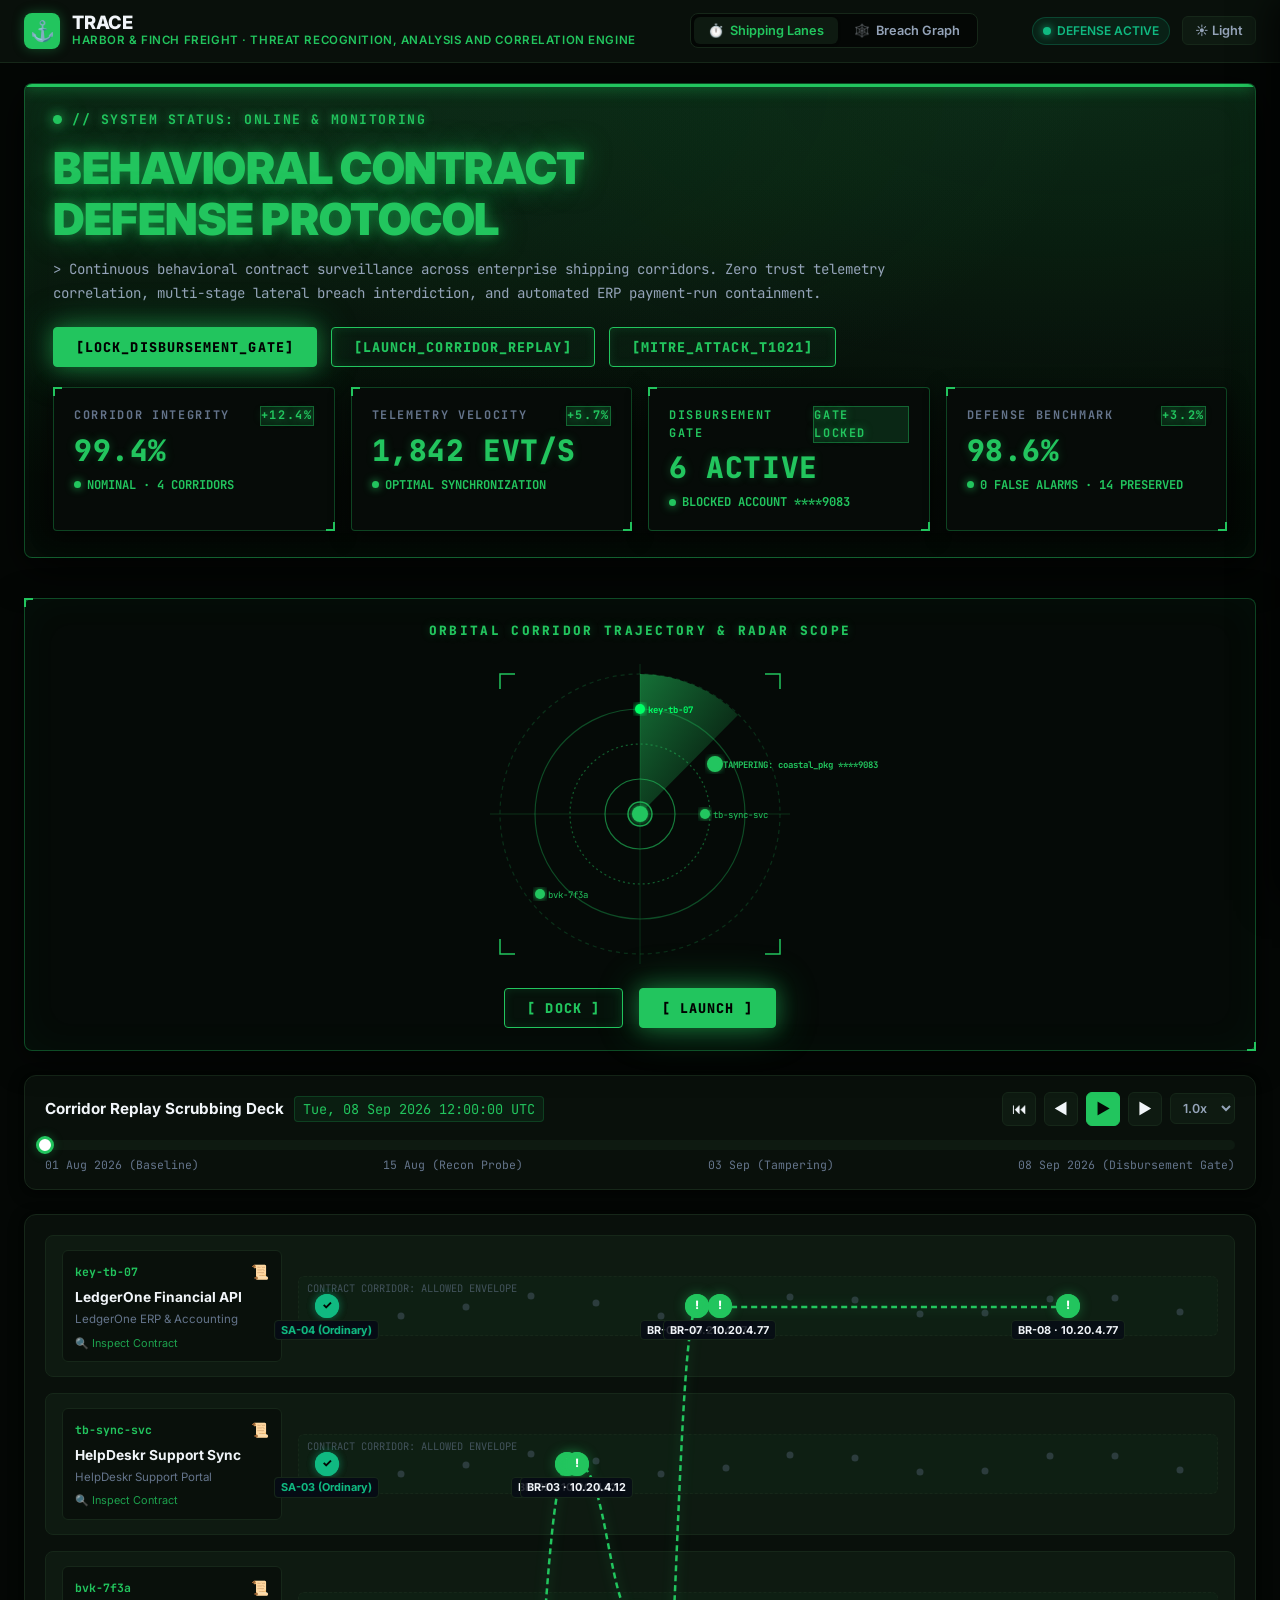
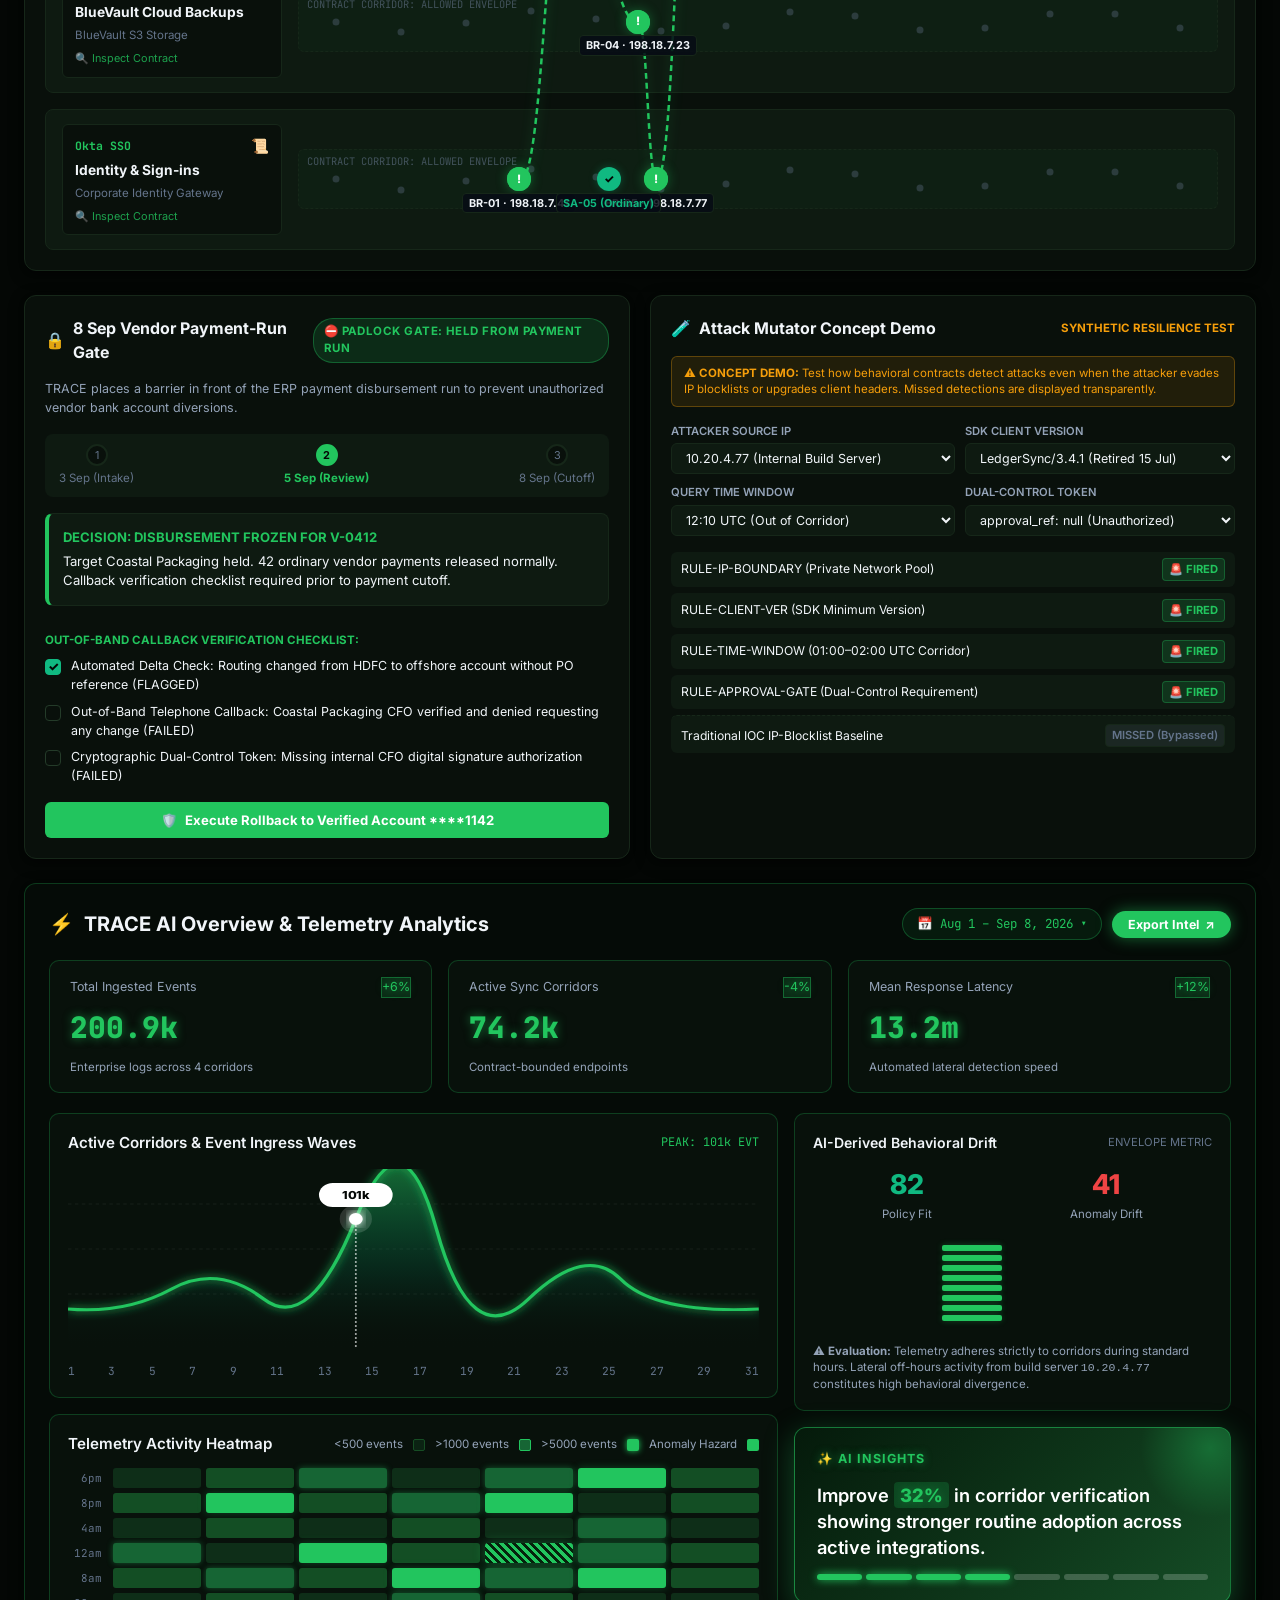
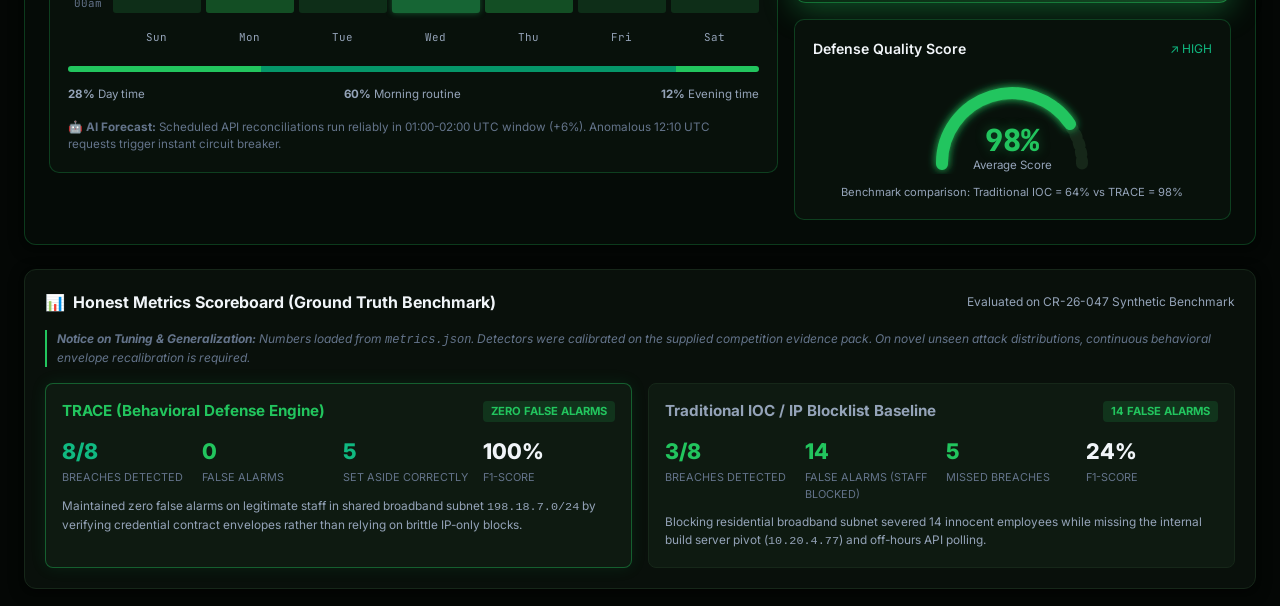
==== frontend/index.html @ 139751cc "Separate frontend for Vercel deployment with dedicated frontend directory and vercel.json" ====
<!DOCTYPE html>
<html lang="en" data-theme="dark">
<head>
  <meta charset="UTF-8">
  <meta name="viewport" content="width=device-width, initial-scale=1.0">
  <title>TRACE — Threat Recognition, Analysis and Correlation Engine</title>
  <link rel="stylesheet" href="styles.css">
  <link rel="preconnect" href="https://fonts.googleapis.com">
  <link rel="preconnect" href="https://fonts.gstatic.com" crossorigin>
  <link href="https://fonts.googleapis.com/css2?family=Inter:wght@400;500;600;700;800&family=JetBrains+Mono:wght@500;700;800&display=swap" rel="stylesheet">
</head>
<body>

  <!-- Masthead Navigation -->
  <header class="masthead" role="banner">
    <div class="brand-section">
      <div class="brand-crest" aria-hidden="true">⚓</div>
      <div class="brand-text">
        <h1>TRACE</h1>
        <p>Harbor &amp; Finch Freight · Threat Recognition, Analysis and Correlation Engine</p>
      </div>
    </div>

    <div class="masthead-center">
      <div class="view-toggle-group" role="group" aria-label="Investigation View Mode">
        <button id="btn-view-timeline" class="view-toggle-btn active" aria-pressed="true">
          <span>⏱️</span> Shipping Lanes
        </button>
        <button id="btn-view-graph" class="view-toggle-btn" aria-pressed="false">
          <span>🕸️</span> Breach Graph
        </button>
      </div>
    </div>

    <div class="masthead-right">
      <div class="status-pill" title="Defense Engine actively monitoring shipping corridors">
        <span class="beacon-pulse" aria-hidden="true"></span>
        <span>DEFENSE ACTIVE</span>
      </div>
      <button id="btn-theme-toggle" class="tool-btn" title="Toggle Light / Dark Theme [Key: T]" aria-label="Toggle Theme">
        ☀️ Light
      </button>
    </div>
  </header>

  <!-- Main Workspace -->
  <main class="app-container" role="main">

    <!-- 1. CYBER HERO BANNER (Image 2 Inspiration) -->
    <section class="cyber-hero-banner" aria-label="System Defense Overview">
      <div class="cyber-status-line">
        <span class="cyber-status-pulse"></span>
        <span>// SYSTEM STATUS: ONLINE &amp; MONITORING</span>
      </div>
      <h2 class="cyber-hero-title">
        <span class="neon-green-text">BEHAVIORAL CONTRACT</span><br>
        <span class="neon-green-text">DEFENSE PROTOCOL</span>
      </h2>
      <p class="cyber-hero-desc">
        &gt; Continuous behavioral contract surveillance across enterprise shipping corridors. Zero trust telemetry correlation, multi-stage lateral breach interdiction, and automated ERP payment-run containment.
      </p>
      <div class="cyber-hero-actions">
        <button id="hero-btn-lockdown" class="cyber-btn cyber-btn-launch" title="Isolate Corridors &amp; Lock Disbursement Gate">
          [LOCK_DISBURSEMENT_GATE]
        </button>
        <button id="hero-btn-launch-replay" class="cyber-btn cyber-btn-dock" title="Launch Automated Temporal Replay">
          [LAUNCH_CORRIDOR_REPLAY]
        </button>
        <button id="hero-btn-view-matrix" class="cyber-btn cyber-btn-dock" title="View MITRE ATT&amp;CK Mapping">
          [MITRE_ATTACK_T1021]
        </button>
      </div>

      <!-- 2. TOP TELEMETRY HUD GRID (Exact Pure Neon Green Inspiration) -->
      <div class="hud-telemetry-grid">
        <!-- Card 1: Corridor Integrity -->
        <div class="hud-card hud-bracket-card">
          <div class="hud-label">
            <span>CORRIDOR INTEGRITY</span>
            <span class="kpi-trend-pill positive">+12.4%</span>
          </div>
          <div class="hud-value neon-glow-green" id="hud-val-integrity">99.4%</div>
          <div class="hud-subtext" style="color:#22C55E;">
            <span class="hud-dot nominal"></span> NOMINAL · 4 CORRIDORS
          </div>
        </div>

        <!-- Card 2: Velocity / Telemetry Throughput -->
        <div class="hud-card hud-bracket-card">
          <div class="hud-label">
            <span>TELEMETRY VELOCITY</span>
            <span class="kpi-trend-pill positive">+5.7%</span>
          </div>
          <div class="hud-value neon-glow-green" id="hud-val-velocity">1,842 EVT/S</div>
          <div class="hud-subtext" style="color:#22C55E;">
            <span class="hud-dot optimal"></span> OPTIMAL SYNCHRONIZATION
          </div>
        </div>

        <!-- Card 3: Disbursement Gate (Neon Green Alert) -->
        <div class="hud-card hud-bracket-card alert-card">
          <div class="hud-label">
            <span style="color:#22C55E;">DISBURSEMENT GATE</span>
            <span class="kpi-trend-pill negative" id="hud-gate-pill">LOCKED</span>
          </div>
          <div class="hud-value neon-glow-green" id="hud-val-crew">HOLD 8 SEP</div>
          <div class="hud-subtext" style="color:#22C55E;">
            <span class="hud-dot alert"></span> BLOCKED ACCOUNT ****9083
          </div>
        </div>

        <!-- Card 4: Defense Benchmark Score -->
        <div class="hud-card hud-bracket-card">
          <div class="hud-label">
            <span>DEFENSE BENCHMARK</span>
            <span class="kpi-trend-pill positive">+3.2%</span>
          </div>
          <div class="hud-value neon-glow-green" id="hud-val-score">98.6%</div>
          <div class="hud-subtext" style="color:#22C55E;">
            <span class="hud-dot nominal"></span> 0 FALSE ALARMS · 14 PRESERVED
          </div>
        </div>
      </div>
    </section>

    <!-- 3. CENTER ORBITAL TRAJECTORY RADAR SCOPE (Image 1 Inspiration) -->
    <section class="orbital-scope-panel hud-bracket-card" aria-label="Orbital Trajectory Radar">
      <div class="orbital-scope-title">ORBITAL CORRIDOR TRAJECTORY &amp; RADAR SCOPE</div>
      <div class="orbital-scope-canvas-wrap">
        <svg class="orbital-radar-svg" viewBox="0 0 320 320">
          <defs>
            <linearGradient id="radar-sweep-grad" x1="0%" y1="0%" x2="100%" y2="100%">
              <stop offset="0%" stop-color="rgba(34, 197, 94, 0.55)" />
              <stop offset="100%" stop-color="rgba(34, 197, 94, 0.0)" />
            </linearGradient>
            <filter id="radar-glow" x="-20%" y="-20%" width="140%" height="140%">
              <feGaussianBlur stdDeviation="3" result="blur" />
              <feComposite in="SourceGraphic" in2="blur" operator="over" />
            </filter>
          </defs>

          <!-- Concentric radar range rings -->
          <circle cx="160" cy="160" r="140" fill="none" stroke="rgba(34, 197, 94, 0.2)" stroke-width="1.2" stroke-dasharray="4 4" />
          <circle cx="160" cy="160" r="105" fill="none" stroke="rgba(34, 197, 94, 0.35)" stroke-width="1.2" />
          <circle cx="160" cy="160" r="70" fill="none" stroke="rgba(34, 197, 94, 0.45)" stroke-width="1.2" stroke-dasharray="2 3" />
          <circle cx="160" cy="160" r="35" fill="none" stroke="rgba(34, 197, 94, 0.6)" stroke-width="1.2" />

          <!-- Crosshairs -->
          <line x1="160" y1="10" x2="160" y2="310" stroke="rgba(34, 197, 94, 0.2)" stroke-width="1" />
          <line x1="10" y1="160" x2="310" y2="160" stroke="rgba(34, 197, 94, 0.2)" stroke-width="1" />

          <!-- Corner bracket crosshairs -->
          <path d="M 20 35 L 20 20 L 35 20" fill="none" stroke="#22C55E" stroke-width="1.5" />
          <path d="M 300 35 L 300 20 L 285 20" fill="none" stroke="#22C55E" stroke-width="1.5" />
          <path d="M 20 285 L 20 300 L 35 300" fill="none" stroke="#22C55E" stroke-width="1.5" />
          <path d="M 300 285 L 300 300 L 285 300" fill="none" stroke="#22C55E" stroke-width="1.5" />

          <!-- Rotating Radar Sweep Beam -->
          <g class="radar-sweep-beam">
            <path d="M 160 160 L 160 20 A 140 140 0 0 1 258 61 Z" fill="url(#radar-sweep-grad)" />
          </g>

          <!-- Center Core Protected Node -->
          <circle cx="160" cy="160" r="8" fill="#22C55E" filter="url(#radar-glow)" />
          <circle cx="160" cy="160" r="16" fill="none" stroke="#22C55E" stroke-width="1.5" opacity="0.6">
            <animate attributeName="r" values="12;24;12" dur="3s" repeatCount="indefinite" />
            <animate attributeName="opacity" values="0.8;0.1;0.8" dur="3s" repeatCount="indefinite" />
          </circle>

          <!-- Orbiting Corridors -->
          <!-- LedgerOne Satellite (Orbit r=105) -->
          <g id="radar-node-ledgerone" transform="translate(160, 55)">
            <circle cx="0" cy="0" r="5" fill="#00FF66" filter="url(#radar-glow)" />
            <text x="8" y="4" fill="#00FF66" font-size="9" font-family="'JetBrains Mono', monospace" font-weight="700">key-tb-07</text>
          </g>
          <!-- HelpDeskr Satellite (Orbit r=70) -->
          <g id="radar-node-helpdeskr" transform="translate(225, 160)">
            <circle cx="0" cy="0" r="5" fill="#22C55E" filter="url(#radar-glow)" />
            <text x="8" y="4" fill="#22C55E" font-size="9" font-family="'JetBrains Mono', monospace">tb-sync-svc</text>
          </g>
          <!-- BlueVault Satellite (Orbit r=140) -->
          <g id="radar-node-bluevault" transform="translate(60, 240)">
            <circle cx="0" cy="0" r="5" fill="#22C55E" filter="url(#radar-glow)" />
            <text x="8" y="4" fill="#22C55E" font-size="9" font-family="'JetBrains Mono', monospace">bvk-7f3a</text>
          </g>
          <!-- Anomaly / Threat blip (Red) -->
          <g id="radar-threat-blip" transform="translate(235, 110)">
            <circle cx="0" cy="0" r="6" fill="#22C55E" filter="url(#radar-glow)" />
            <circle cx="0" cy="0" r="12" fill="none" stroke="#22C55E" stroke-width="1.5">
              <animate attributeName="r" values="6;16;6" dur="1.5s" repeatCount="indefinite" />
            </circle>
            <text x="8" y="4" fill="#22C55E" font-size="9" font-family="'JetBrains Mono', monospace" font-weight="700">THREAT: 10.20.4.77</text>
          </g>
        </svg>
      </div>
      <!-- Bottom HUD Action Buttons matching Image 1 -->
      <div class="orbital-hud-actions">
        <button id="btn-radar-dock" class="cyber-btn cyber-btn-dock" title="Isolate Corridors &amp; Lock Payment Gate">[ DOCK ]</button>
        <button id="btn-radar-launch" class="cyber-btn cyber-btn-launch" title="Launch Automated Temporal Replay">[ LAUNCH ]</button>
      </div>
    </section>

    <!-- 4. REPLAY CONTROL DECK -->
    <section class="control-deck" aria-label="Temporal Replay Deck">
      <div class="deck-header">
        <div class="deck-title-group">
          <span class="deck-title">Corridor Replay Scrubbing Deck</span>
          <span id="replay-timestamp-val" class="deck-timestamp">Loading timeline...</span>
        </div>

        <div class="deck-actions">
          <button id="btn-rewind" class="deck-btn" title="Rewind to start" aria-label="Rewind">⏮</button>
          <button id="btn-step-back" class="deck-btn" title="Step backward [Left Arrow]" aria-label="Step Back">◀</button>
          <button id="btn-play-pause" class="deck-btn primary" title="Play/Pause [Space]" aria-label="Play Replay">▶</button>
          <button id="btn-step-fwd" class="deck-btn" title="Step forward [Right Arrow]" aria-label="Step Forward">▶</button>
          <select id="speed-select" class="speed-select" title="Replay Speed Multiplier" aria-label="Speed">
            <option value="0.5">0.5x</option>
            <option value="1" selected>1.0x</option>
            <option value="2">2.0x</option>
            <option value="4">4.0x</option>
          </select>
        </div>
      </div>

      <!-- Scrubber Bar -->
      <div class="scrubber-container">
        <div id="scrubber-track" class="scrubber-track" role="slider" aria-label="Replay Timeline Scrubber" aria-valuemin="0" aria-valuemax="100" aria-valuenow="100">
          <div id="scrubber-progress" class="scrubber-progress">
            <div class="scrubber-handle"></div>
          </div>
        </div>
        <div class="scrubber-labels">
          <span>01 Aug 2026 (Baseline)</span>
          <span>15 Aug (Recon Probe)</span>
          <span>03 Sep (Tampering)</span>
          <span>08 Sep 2026 (Disbursement Gate)</span>
        </div>
      </div>
    </section>

    <!-- VIEW 1: SHIPPING LANES TIMELINE -->
    <div id="lanes-view-wrapper" class="lanes-view-wrapper">
      <section id="shipping-lanes-board" class="shipping-lanes-board" aria-label="Credential Shipping Corridors">
        <!-- Dynamic Causal Chain SVG overlay -->
        <svg id="causal-chain-svg" class="causal-chain-svg" aria-hidden="true"></svg>

        <!-- 4 Shipping Lanes Container -->
        <div id="lanes-container" style="display:flex; flex-direction:column; gap:16px;">
          <!-- Dynamically populated by app.js -->
        </div>
      </section>
    </div>

    <!-- VIEW 2: CROSS-SYSTEM BREACH GRAPH (Upgraded with Image 3 Tactical HUD) -->
    <section id="graph-view-wrapper" class="graph-view-wrapper" aria-label="Cross-System Breach Graph">
      <div class="graph-header">
        <div>
          <h2 style="font-size:1.05rem; font-weight:700;">Tactical Breach &amp; Causal Correlation Graph</h2>
          <p style="font-size:0.78rem; color:var(--text-secondary);">Interactive topological constellation showing lateral pivots across internal build servers, leaked support credentials, and ERP database targets.</p>
        </div>
        <div class="graph-legend">
          <div class="legend-item">
            <div class="legend-swatch" style="background-color:var(--status-breach);"></div>
            <span>Critical Violation</span>
          </div>
          <div class="legend-item">
            <div class="legend-swatch" style="background-color:var(--status-warning);"></div>
            <span>High Severity</span>
          </div>
          <div class="legend-item">
            <div class="legend-swatch" style="background-color:#243B29; border-top:1px dashed #243B29;"></div>
            <span>Causal Link</span>
          </div>
        </div>
      </div>

      <!-- Tactical Constellation Graph Canvas (Image 3) -->
      <div class="tactical-graph-wrapper">
        <!-- Floating Tactical HUD Card (Top Left) -->
        <div class="graph-hud-card">
          <div class="graph-hud-icon">🎯</div>
          <div>
            <div class="graph-hud-stat">1842 events</div>
            <div class="graph-hud-detail">Suspicious lateral movement · Mapped to MITRE ATT&amp;CK T1021</div>
          </div>
        </div>

        <!-- Floating Tactical HUD Controls (Right Side) -->
        <div class="graph-hud-controls">
          <button class="graph-ctrl-btn" id="btn-graph-layers" title="Toggle Layer Visibility">📑</button>
          <button class="graph-ctrl-btn" id="btn-graph-zoom-in" title="Zoom In">+</button>
          <button class="graph-ctrl-btn" id="btn-graph-zoom-out" title="Zoom Out">-</button>
          <button class="graph-ctrl-btn" id="btn-graph-reset" title="Recenter Tactical Scope">⛶</button>
        </div>

        <!-- Bottom Left Target Reticle Button -->
        <button class="graph-target-btn" id="btn-graph-reticle" title="Lock Target on Exfiltration Pivot">🎯</button>

        <!-- Dynamic Graph SVG -->
        <svg id="graph-canvas-svg" class="tactical-graph-canvas"></svg>
      </div>
    </section>

    <!-- INTERACTIVE MODULES GRID: PAYMENT GATE & ATTACK MUTATOR -->
    <div class="modules-grid">

      <!-- 1. Payment-Run Padlock Gate Simulator -->
      <section class="gate-simulator-card" aria-label="Vendor Payment Gate Simulator">
        <div class="card-title-bar">
          <h2><span>🔒</span> 8 Sep Vendor Payment-Run Gate</h2>
          <span id="gate-status-badge" class="gate-badge-locked">⛔ GATE LOCKED</span>
        </div>

        <p style="font-size:0.78rem; color:var(--text-secondary);">
          TRACE places a barrier in front of the ERP payment disbursement run to prevent unauthorized vendor bank account diversions.
        </p>

        <!-- Gate Stepper -->
        <div class="gate-stepper">
          <div class="step-node" data-step="0">
            <div class="step-circle">1</div>
            <span>3 Sep (Intake)</span>
          </div>
          <div class="step-node active" data-step="1">
            <div class="step-circle">2</div>
            <span>5 Sep (Review)</span>
          </div>
          <div class="step-node" data-step="2">
            <div class="step-circle">3</div>
            <span>8 Sep (Cutoff)</span>
          </div>
        </div>

        <!-- Decision Box -->
        <div id="gate-decision-box" class="gate-decision-box held">
          <!-- Populated dynamically -->
        </div>

        <!-- Callback Verification Checklist -->
        <div class="checklist-group">
          <span style="font-size:0.72rem; font-weight:700; color:var(--lane-ledgerone); text-transform:uppercase;">
            Out-of-Band Callback Verification Checklist:
          </span>

          <div class="check-item checked" data-check="check1">
            <div class="check-box">✓</div>
            <div>Automated Delta Check: Routing changed from HDFC to offshore account without PO reference (FLAGGED)</div>
          </div>

          <div class="check-item" data-check="check2">
            <div class="check-box"></div>
            <div>Out-of-Band Telephone Callback: Coastal Packaging CFO verified and denied requesting any change (FAILED)</div>
          </div>

          <div class="check-item" data-check="check3">
            <div class="check-box"></div>
            <div>Cryptographic Dual-Control Token: Missing internal CFO digital signature authorization (FAILED)</div>
          </div>
        </div>

        <button id="btn-rollback" class="rollback-btn" title="Revert Coastal Packaging to verified account ****1142">
          <span>🛡️</span> Execute Rollback to Verified Account ****1142
        </button>
      </section>

      <!-- 2. Attack Mutator Concept Demo -->
      <section class="mutator-card" aria-label="Attack Mutator Concept Demo">
        <div class="card-title-bar">
          <h2><span>🧪</span> Attack Mutator Concept Demo</h2>
          <span style="font-size:0.72rem; font-weight:700; color:var(--status-warning);">SYNTHETIC RESILIENCE TEST</span>
        </div>

        <div class="mutator-disclaimer">
          ⚠️ <b>CONCEPT DEMO:</b> Test how behavioral contracts detect attacks even when the attacker evades IP blocklists or upgrades client headers. Missed detections are displayed transparently.
        </div>

        <!-- Mutator Controls Grid -->
        <div class="mutator-controls-grid">
          <div class="control-field">
            <label for="mut-ip">Attacker Source IP</label>
            <select id="mut-ip">
              <option value="10.20.4.77" selected>10.20.4.77 (Internal Build Server)</option>
              <option value="198.18.7.77">198.18.7.77 (Shared Broadband)</option>
              <option value="203.0.113.5">203.0.113.5 (Novel External IP)</option>
              <option value="10.20.4.12">10.20.4.12 (Legitimate Sync Host)</option>
            </select>
          </div>

          <div class="control-field">
            <label for="mut-ver">SDK Client Version</label>
            <select id="mut-ver">
              <option value="3.4.1" selected>LedgerSync/3.4.1 (Retired 15 Jul)</option>
              <option value="4.2.0">LedgerSync/4.2.0 (Latest Compliant)</option>
            </select>
          </div>

          <div class="control-field">
            <label for="mut-time">Query Time Window</label>
            <select id="mut-time">
              <option value="12:10" selected>12:10 UTC (Out of Corridor)</option>
              <option value="01:30">01:30 UTC (Inside 01:00-02:00 Window)</option>
            </select>
          </div>

          <div class="control-field">
            <label for="mut-app">Dual-Control Token</label>
            <select id="mut-app">
              <option value="null" selected>approval_ref: null (Unauthorized)</option>
              <option value="APP-9912">approval_ref: APP-9912 (Approved)</option>
            </select>
          </div>
        </div>

        <!-- Detector Matrix Output -->
        <div id="mutator-matrix" class="detector-matrix">
          <!-- Populated dynamically -->
        </div>
      </section>

    </div>

    <!-- 5. ADVANCED AI OVERVIEW & CORRIDOR DEFENSE ANALYTICS (Image 4 Inspiration) -->
    <section class="analytics-dashboard-section" aria-label="AI Overview &amp; Corridor Analytics">
      <!-- Top Analytics Bar -->
      <div class="analytics-top-bar">
        <div class="analytics-title">
          <span>⚡</span> TRACE AI Overview &amp; Telemetry Analytics
        </div>
        <div class="analytics-top-actions">
          <span class="analytics-date-pill">📅 Aug 1 – Sep 8, 2026 ▾</span>
          <button class="analytics-share-btn" id="btn-export-intel" title="Export Security Intelligence Report">
            <span>Export Intel</span> ↗
          </button>
        </div>
      </div>

      <!-- 3 KPI Cards -->
      <div class="analytics-kpi-row">
        <div class="kpi-card">
          <div class="kpi-card-header">
            <span>Total Ingested Events</span>
            <span class="kpi-trend-pill positive">+6%</span>
          </div>
          <div class="kpi-val">200.9k</div>
          <div style="font-size:0.72rem; color:var(--text-secondary);">Enterprise logs across 4 corridors</div>
        </div>

        <div class="kpi-card">
          <div class="kpi-card-header">
            <span>Active Sync Corridors</span>
            <span class="kpi-trend-pill negative">-4%</span>
          </div>
          <div class="kpi-val">74.2k</div>
          <div style="font-size:0.72rem; color:var(--text-secondary);">Contract-bounded endpoints</div>
        </div>

        <div class="kpi-card">
          <div class="kpi-card-header">
            <span>Mean Response Latency</span>
            <span class="kpi-trend-pill positive">+12%</span>
          </div>
          <div class="kpi-val">13.2m</div>
          <div style="font-size:0.72rem; color:var(--text-secondary);">Automated lateral detection speed</div>
        </div>
      </div>

      <!-- Main Analytics Grid -->
      <div class="analytics-main-grid">
        <!-- Left Column: Wave Chart & Heatmap -->
        <div style="display:flex; flex-direction:column; gap:16px;">
          <!-- Glowing Area / Spline Wave Chart -->
          <div class="wave-chart-card">
            <div class="chart-header">
              <h3>Active Corridors &amp; Event Ingress Waves</h3>
              <span style="font-size:0.74rem; color:var(--lane-ledgerone); font-family:var(--font-mono);">PEAK: 101k EVT</span>
            </div>
            <div class="wave-svg-container" id="wave-chart-container">
              <svg width="100%" height="100%" viewBox="0 0 600 180" preserveAspectRatio="none">
                <defs>
                  <linearGradient id="waveGradient" x1="0" y1="0" x2="0" y2="1">
                    <stop offset="0%" stop-color="#22C55E" stop-opacity="0.5" />
                    <stop offset="60%" stop-color="#059669" stop-opacity="0.15" />
                    <stop offset="100%" stop-color="#09100B" stop-opacity="0.0" />
                  </linearGradient>
                  <filter id="neonGlow" x="-20%" y="-20%" width="140%" height="140%">
                    <feGaussianBlur stdDeviation="4" result="blur" />
                    <feComposite in="SourceGraphic" in2="blur" operator="over" />
                  </filter>
                </defs>
                <!-- Grid Lines -->
                <line x1="0" y1="35" x2="600" y2="35" stroke="rgba(255,255,255,0.06)" stroke-dasharray="3 3" />
                <line x1="0" y1="80" x2="600" y2="80" stroke="rgba(255,255,255,0.06)" stroke-dasharray="3 3" />
                <line x1="0" y1="125" x2="600" y2="125" stroke="rgba(255,255,255,0.06)" stroke-dasharray="3 3" />

                <!-- Filled Area -->
                <path d="M 0 140 Q 50 145, 90 120 T 170 130 T 250 50 T 320 60 T 400 130 T 480 110 T 600 140 L 600 180 L 0 180 Z" fill="url(#waveGradient)" />
                <!-- Neon Wave Line -->
                <path d="M 0 140 Q 50 145, 90 120 T 170 130 T 250 50 T 320 60 T 400 130 T 480 110 T 600 140" fill="none" stroke="#22C55E" stroke-width="3" filter="url(#neonGlow)" />

                <!-- Interactive Scrubber Node on Peak (101k) -->
                <g transform="translate(250, 50)">
                  <circle cx="0" cy="0" r="14" fill="rgba(255,255,255,0.15)" />
                  <circle cx="0" cy="0" r="6" fill="#FFFFFF" filter="url(#neonGlow)" />
                  <line x1="0" y1="6" x2="0" y2="130" stroke="#FFFFFF" stroke-width="1.5" stroke-dasharray="2 2" opacity="0.6" />
                  <!-- Tooltip Badge -->
                  <rect x="-32" y="-36" width="64" height="24" rx="12" fill="#FFFFFF" />
                  <text x="0" y="-20" fill="#040705" font-size="11" font-weight="800" text-anchor="middle" font-family="'Inter', sans-serif">101k</text>
                </g>
              </svg>
            </div>
            <div style="display:flex; justify-content:space-between; font-size:0.7rem; color:var(--text-muted); font-family:var(--font-mono);">
              <span>1</span><span>3</span><span>5</span><span>7</span><span>9</span><span>11</span><span>13</span><span>15</span><span>17</span><span>19</span><span>21</span><span>23</span><span>25</span><span>27</span><span>29</span><span>31</span>
            </div>
          </div>

          <!-- User Activity Heatmap Matrix -->
          <div class="heatmap-card">
            <div class="chart-header">
              <h3>Telemetry Activity Heatmap</h3>
              <div class="heatmap-legend-row" style="gap:10px;">
                <span>&lt;500 events</span>
                <div style="width:12px; height:12px; background:#0B2313; border:1px solid #164E24; border-radius:2px;"></div>
                <span>&gt;1000 events</span>
                <div style="width:12px; height:12px; background:#166534; border:1px solid #22C55E; border-radius:2px;"></div>
                <span>&gt;5000 events</span>
                <div style="width:12px; height:12px; background:#22C55E; box-shadow:0 0 6px #22C55E; border-radius:2px;"></div>
                <span>Anomaly Hazard</span>
                <div style="width:12px; height:12px; background:#22C55E; border-radius:2px;"></div>
              </div>
            </div>

            <!-- Heatmap Matrix Grid (6 times x 7 days) -->
            <div class="heatmap-grid" id="heatmap-grid-container">
              <!-- Row 1: 6pm -->
              <div class="heatmap-row-label">6pm</div>
              <div class="heatmap-cell lvl-1" title="Sun 6pm: 420 events"></div>
              <div class="heatmap-cell lvl-2" title="Mon 6pm: 1,120 events"></div>
              <div class="heatmap-cell lvl-3" title="Tue 6pm: 2,400 events"></div>
              <div class="heatmap-cell lvl-1" title="Wed 6pm: 510 events"></div>
              <div class="heatmap-cell lvl-3" title="Thu 6pm: 2,100 events"></div>
              <div class="heatmap-cell lvl-4" title="Fri 6pm: 4,800 events"></div>
              <div class="heatmap-cell lvl-2" title="Sat 6pm: 980 events"></div>

              <!-- Row 2: 8pm -->
              <div class="heatmap-row-label">8pm</div>
              <div class="heatmap-cell lvl-2" title="Sun 8pm: 890 events"></div>
              <div class="heatmap-cell lvl-4" title="Mon 8pm: 4,300 events"></div>
              <div class="heatmap-cell lvl-2" title="Tue 8pm: 1,400 events"></div>
              <div class="heatmap-cell lvl-3" title="Wed 8pm: 2,800 events"></div>
              <div class="heatmap-cell lvl-4" title="Thu 8pm: 4,900 events"></div>
              <div class="heatmap-cell lvl-1" title="Fri 8pm: 340 events"></div>
              <div class="heatmap-cell lvl-2" title="Sat 8pm: 1,100 events"></div>

              <!-- Row 3: 4am -->
              <div class="heatmap-row-label">4am</div>
              <div class="heatmap-cell lvl-1" title="Sun 4am: 120 events"></div>
              <div class="heatmap-cell lvl-2" title="Mon 4am: 800 events"></div>
              <div class="heatmap-cell lvl-1" title="Tue 4am: 250 events"></div>
              <div class="heatmap-cell lvl-2" title="Wed 4am: 780 events"></div>
              <div class="heatmap-cell lvl-1" title="Thu 4am: 190 events"></div>
              <div class="heatmap-cell lvl-3" title="Fri 4am: 2,200 events"></div>
              <div class="heatmap-cell lvl-1" title="Sat 4am: 110 events"></div>

              <!-- Row 4: 12am -->
              <div class="heatmap-row-label">12am</div>
              <div class="heatmap-cell lvl-3" title="Sun 12am: 2,100 events"></div>
              <div class="heatmap-cell lvl-1" title="Mon 12am: 310 events"></div>
              <div class="heatmap-cell lvl-4" title="Tue 12am: 4,600 events"></div>
              <div class="heatmap-cell lvl-2" title="Wed 12am: 1,200 events"></div>
              <div class="heatmap-cell hazard" title="Thu 12:10 UTC: TAMPERING DETECTED! Bank detail change without PO ref!"></div>
              <div class="heatmap-cell lvl-3" title="Fri 12am: 2,500 events"></div>
              <div class="heatmap-cell lvl-2" title="Sat 12am: 990 events"></div>

              <!-- Row 5: 8am -->
              <div class="heatmap-row-label">8am</div>
              <div class="heatmap-cell lvl-2" title="Sun 8am: 950 events"></div>
              <div class="heatmap-cell lvl-3" title="Mon 8am: 3,200 events"></div>
              <div class="heatmap-cell lvl-2" title="Tue 8am: 1,450 events"></div>
              <div class="heatmap-cell lvl-4" title="Wed 8am: 5,100 events"></div>
              <div class="heatmap-cell lvl-3" title="Thu 8am: 2,900 events"></div>
              <div class="heatmap-cell lvl-4" title="Fri 8am: 4,700 events"></div>
              <div class="heatmap-cell lvl-2" title="Sat 8am: 880 events"></div>

              <!-- Row 6: 00am -->
              <div class="heatmap-row-label">00am</div>
              <div class="heatmap-cell lvl-1" title="Sun 00am: 140 events"></div>
              <div class="heatmap-cell lvl-2" title="Mon 00am: 650 events"></div>
              <div class="heatmap-cell lvl-1" title="Tue 00am: 210 events"></div>
              <div class="heatmap-cell lvl-3" title="Wed 00am: 2,100 events"></div>
              <div class="heatmap-cell lvl-2" title="Thu 00am: 1,050 events"></div>
              <div class="heatmap-cell lvl-1" title="Fri 00am: 320 events"></div>
              <div class="heatmap-cell lvl-1" title="Sat 00am: 180 events"></div>
            </div>

            <!-- Days of Week Row -->
            <div class="heatmap-days-row">
              <div></div>
              <div>Sun</div><div>Mon</div><div>Tue</div><div>Wed</div><div>Thu</div><div>Fri</div><div>Sat</div>
            </div>

            <!-- Distribution Ratio Bar -->
            <div class="heatmap-dist-bar">
              <div class="heatmap-dist-seg day" title="Daytime: 28%"></div>
              <div class="heatmap-dist-seg morning" title="Morning: 60%"></div>
              <div class="heatmap-dist-seg evening" title="Evening: 12%"></div>
            </div>
            <div style="display:flex; justify-content:space-between; font-size:0.72rem; color:var(--text-secondary); margin-top:2px;">
              <span><b>28%</b> Day time</span>
              <span><b>60%</b> Morning routine</span>
              <span><b>12%</b> Evening time</span>
            </div>
            <div style="font-size:0.73rem; color:var(--text-muted); margin-top:4px;">
              🤖 <b>AI Forecast:</b> Scheduled API reconciliations run reliably in 01:00-02:00 UTC window (+6%). Anomalous 12:10 UTC requests trigger instant circuit breaker.
            </div>
          </div>
        </div>

        <!-- Right Column: AI Comparison, Insight Card & Quality Score -->
        <div class="analytics-subgrid-right">

          <!-- AI-Derived Comparison (Green vs Red segmented stacks) -->
          <div class="comparison-card">
            <div class="chart-header">
              <h3 style="font-size:0.88rem;">AI-Derived Behavioral Drift</h3>
              <span style="font-size:0.7rem; color:var(--text-muted);">ENVELOPE METRIC</span>
            </div>
            <div class="comparison-scores-row">
              <div class="comp-score-col">
                <span class="comp-score-num" style="color:#10B981;">82</span>
                <span class="comp-score-label">Policy Fit</span>
              </div>
              <div class="comp-score-col">
                <span class="comp-score-num" style="color:#EF4444;">41</span>
                <span class="comp-score-label">Anomaly Drift</span>
              </div>
            </div>
            <!-- Segmented horizontal bar stacks -->
            <div class="comparison-bars-container">
              <div class="comp-bar-stack" title="Allowed Policy Alignment: 82/100">
                <div class="comp-bar-segment green"></div>
                <div class="comp-bar-segment green"></div>
                <div class="comp-bar-segment green"></div>
                <div class="comp-bar-segment green"></div>
                <div class="comp-bar-segment green"></div>
                <div class="comp-bar-segment green"></div>
                <div class="comp-bar-segment green"></div>
                <div class="comp-bar-segment green"></div>
              </div>
              <div class="comp-bar-stack" title="Drift Risk: 41/100">
                <div class="comp-bar-segment red"></div>
                <div class="comp-bar-segment red"></div>
                <div class="comp-bar-segment red"></div>
                <div class="comp-bar-segment red"></div>
              </div>
            </div>
            <p style="font-size:0.72rem; color:var(--text-secondary); line-height:1.4;">
              ⚠️ <b>Evaluation:</b> Telemetry adheres strictly to corridors during standard hours. Lateral off-hours activity from build server <code>10.20.4.77</code> constitutes high behavioral divergence.
            </p>
          </div>

          <!-- AI Insight Card (Purple Gradient Glow) -->
          <div class="ai-insight-card">
            <div class="insight-header">
              <span>✨ AI INSIGHTS</span>
            </div>
            <div class="insight-body">
              Improve <span class="insight-highlight">32%</span> in corridor verification showing stronger routine adoption across active integrations.
            </div>
            <div class="insight-progress-bars">
              <div class="insight-bar-chunk filled"></div>
              <div class="insight-bar-chunk filled"></div>
              <div class="insight-bar-chunk filled"></div>
              <div class="insight-bar-chunk filled"></div>
              <div class="insight-bar-chunk"></div>
              <div class="insight-bar-chunk"></div>
              <div class="insight-bar-chunk"></div>
              <div class="insight-bar-chunk"></div>
            </div>
          </div>

          <!-- Circular Speedometer Quality Score Gauge -->
          <div class="gauge-card">
            <div class="chart-header" style="width:100%;">
              <h3 style="font-size:0.88rem;">Defense Quality Score</h3>
              <span style="font-size:0.75rem; color:var(--status-setaside);">↗ HIGH</span>
            </div>
            <div class="gauge-svg-wrap">
              <svg width="180" height="105" viewBox="0 0 180 105">
                <!-- Outer Arc Background (Dotted) -->
                <path d="M 20 95 A 70 70 0 0 1 160 95" fill="none" stroke="#162719" stroke-width="12" stroke-linecap="round" stroke-dasharray="3 6" />
                <!-- Active Value Arc (Glow Cyan / Purple) -->
                <path d="M 20 95 A 70 70 0 0 1 148 55" fill="none" stroke="url(#gaugeGrad)" stroke-width="12" stroke-linecap="round" filter="url(#neonGlow)" />
                <defs>
                  <linearGradient id="gaugeGrad" x1="0%" y1="0%" x2="100%" y2="0%">
                    <stop offset="0%" stop-color="#22C55E" />
                    <stop offset="50%" stop-color="#22C55E" />
                    <stop offset="100%" stop-color="#22C55E" />
                  </linearGradient>
                </defs>
              </svg>
              <div class="gauge-val-label">
                <div class="gauge-val-big">98%</div>
                <div class="gauge-val-sub">Average Score</div>
              </div>
            </div>
            <div style="font-size:0.7rem; color:var(--text-secondary); text-align:center;">
              Benchmark comparison: Traditional IOC = 64% vs TRACE = 98%
            </div>
          </div>

        </div>
      </div>
    </section>

    <!-- HONEST METRICS SCOREBOARD -->
    <section class="metrics-section" aria-label="Honest Metrics Scoreboard">
      <div class="card-title-bar">
        <h2><span>📊</span> Honest Metrics Scoreboard (Ground Truth Benchmark)</h2>
        <span style="font-size:0.75rem; color:var(--text-secondary);">Evaluated on CR-26-047 Synthetic Benchmark</span>
      </div>

      <div class="tuning-note">
        <b>Notice on Tuning &amp; Generalization:</b> Numbers loaded from <code>metrics.json</code>. Detectors were calibrated on the supplied competition evidence pack. On novel unseen attack distributions, continuous behavioral envelope recalibration is required.
      </div>

      <div class="metrics-comparison-grid">
        <!-- TRACE Engine -->
        <div class="scoreboard-card champion">
          <div style="display:flex; justify-content:space-between; align-items:center;">
            <b style="color:var(--lane-ledgerone); font-size:0.95rem;">TRACE (Behavioral Defense Engine)</b>
            <span style="font-size:0.7rem; background:rgba(34, 197, 94, 0.15); color:var(--lane-ledgerone); padding:2px 8px; border-radius:4px; font-weight:700;">ZERO FALSE ALARMS</span>
          </div>
          <div id="cw-stats-container" class="scoreboard-stats-row">
            <!-- Dynamically populated -->
          </div>
          <p style="font-size:0.74rem; color:var(--text-secondary);">
            Maintained zero false alarms on legitimate staff in shared broadband subnet <code>198.18.7.0/24</code> by verifying credential contract envelopes rather than relying on brittle IP-only blocks.
          </p>
        </div>

        <!-- Traditional IOC Blocklist -->
        <div class="scoreboard-card">
          <div style="display:flex; justify-content:space-between; align-items:center;">
            <b style="color:var(--text-secondary); font-size:0.95rem;">Traditional IOC / IP Blocklist Baseline</b>
            <span style="font-size:0.7rem; background:rgba(34, 197, 94, 0.15); color:var(--status-breach); padding:2px 8px; border-radius:4px; font-weight:700;">14 FALSE ALARMS</span>
          </div>
          <div id="ioc-stats-container" class="scoreboard-stats-row">
            <!-- Dynamically populated -->
          </div>
          <p style="font-size:0.74rem; color:var(--text-secondary);">
            Blocking residential broadband subnet severed 14 innocent employees while missing the internal build server pivot (<code>10.20.4.77</code>) and off-hours API polling.
          </p>
        </div>
      </div>
    </section>

  </main>

  <!-- Slide-Over Drawer: Evidence Drill-Down & Contract Inspector -->
  <div id="drawer-backdrop" class="drawer-backdrop" aria-hidden="true"></div>
  <aside id="slide-drawer" class="slide-drawer" role="dialog" aria-modal="true" aria-labelledby="drawer-title">
    <div class="drawer-header">
      <div>
        <h2 id="drawer-title" style="font-size:1.05rem; font-weight:700; color:var(--text-primary); margin-bottom:2px;">Inspection Title</h2>
        <div id="drawer-subtitle" style="font-size:0.75rem; color:var(--text-secondary); font-family:var(--font-mono);">Metadata</div>
      </div>
      <button id="drawer-close-btn" class="drawer-close-btn" aria-label="Close Drawer [Esc]">✕</button>
    </div>
    <div id="drawer-body" class="drawer-content">
      <!-- Populated dynamically -->
    </div>
  </aside>

  <!-- Scripts -->
  <script src="app.js"></script>
</body>
</html>
---- frontend/styles.css ----
/* ==========================================================================
   TRACE — HARBOR & FINCH FREIGHT DEFENSE SYSTEM
   Design System: Maritime Harbor Shipping-Lane Identity
   ========================================================================== */

:root {
  /* Dark Maritime Theme (Default) */
  --bg-primary: #040705;
  --bg-surface: #09100B;
  --bg-surface-elevated: #0E1A11;
  --bg-corridor: rgba(34, 197, 94, 0.03);
  --border-subtle: #162719;
  --border-strong: #243B29;
  
  --text-primary: #F1F5F9;
  --text-secondary: #94A3B8;
  --text-muted: #64748B;
  
  --lane-ledgerone: #22C55E; /* Cyan Nautical */
  --lane-helpdeskr: #22C55E; /* Sky Maritime */
  --lane-bluevault: #22C55E; /* Indigo Deep Sea */
  --lane-sso: #22C55E;       /* Identity Violet */
  
  --status-breach: #22C55E;  /* Beacon Alert Red */
  --status-breach-glow: rgba(34, 197, 94, 0.4);
  --status-setaside: #10B981;/* Safe Channel Emerald */
  --status-setaside-glow: rgba(16, 185, 129, 0.3);
  --status-warning: #F59E0B; /* Amber Beacon */
  
  --font-sans: 'Inter', -apple-system, BlinkMacSystemFont, 'Segoe UI', Roboto, sans-serif;
  --font-mono: 'JetBrains Mono', 'Fira Code', Menlo, Consolas, monospace;
  
  --transition-fast: 0.18s cubic-bezier(0.16, 1, 0.3, 1);
  --transition-normal: 0.32s cubic-bezier(0.16, 1, 0.3, 1);
  --transition-slow: 0.6s cubic-bezier(0.16, 1, 0.3, 1);
  
  --shadow-card: 0 4px 16px -2px rgba(0, 0, 0, 0.5), 0 2px 6px -1px rgba(0, 0, 0, 0.3);
  --shadow-drawer: -8px 0 32px rgba(0, 0, 0, 0.7);
  --focus-ring: 0 0 0 3px rgba(34, 197, 94, 0.5);
}

[data-theme="light"] {
  --bg-primary: #F4F7FB;
  --bg-surface: #FFFFFF;
  --bg-surface-elevated: #EBF1F8;
  --bg-corridor: rgba(34, 197, 94, 0.04);
  --border-subtle: #CBD5E1;
  --border-strong: #94A3B8;
  
  --text-primary: #0F172A;
  --text-secondary: #475569;
  --text-muted: #64748B;
  
  --lane-ledgerone: #22C55E;
  --lane-helpdeskr: #22C55E;
  --lane-bluevault: #22C55E;
  --lane-sso: #22C55E;
  
  --status-breach: #DC2626;
  --status-breach-glow: rgba(220, 38, 38, 0.3);
  --status-setaside: #059669;
  --status-setaside-glow: rgba(5, 150, 105, 0.25);
  --status-warning: #D97706;
  
  --shadow-card: 0 4px 12px rgba(0, 0, 0, 0.08);
  --shadow-drawer: -8px 0 24px rgba(0, 0, 0, 0.15);
  --focus-ring: 0 0 0 3px rgba(34, 197, 94, 0.4);
}

/* Base Reset & Typography */
*, *::before, *::after {
  box-sizing: border-box;
  margin: 0;
  padding: 0;
}

body {
  background-color: var(--bg-primary);
  color: var(--text-primary);
  font-family: var(--font-sans);
  line-height: 1.5;
  font-size: 14px;
  overflow-x: hidden;
  -webkit-font-smoothing: antialiased;
}

button, input, select {
  font-family: inherit;
  font-size: inherit;
  color: inherit;
}

a {
  color: var(--lane-ledgerone);
  text-decoration: none;
}

:focus-visible {
  outline: none;
  box-shadow: var(--focus-ring);
}

/* App Header & Masthead */
.masthead {
  background-color: var(--bg-surface);
  border-bottom: 1px solid var(--border-subtle);
  padding: 12px 24px;
  position: sticky;
  top: 0;
  z-index: 100;
  display: flex;
  justify-content: space-between;
  align-items: center;
  flex-wrap: wrap;
  gap: 16px;
}

.brand-section {
  display: flex;
  align-items: center;
  gap: 12px;
}

.brand-crest {
  width: 36px;
  height: 36px;
  background: linear-gradient(135deg, #22C55E, #22C55E);
  border-radius: 8px;
  display: flex;
  align-items: center;
  justify-content: center;
  font-size: 1.25rem;
  box-shadow: 0 0 12px rgba(34, 197, 94, 0.35);
}

.brand-text h1 {
  font-size: 1.15rem;
  font-weight: 800;
  letter-spacing: -0.01em;
  color: var(--text-primary);
  line-height: 1.1;
}

.brand-text p {
  font-size: 0.72rem;
  font-weight: 600;
  color: var(--lane-ledgerone);
  letter-spacing: 0.05em;
  text-transform: uppercase;
}

.masthead-center {
  display: flex;
  align-items: center;
  gap: 8px;
}

.view-toggle-group {
  display: inline-flex;
  background-color: var(--bg-primary);
  border: 1px solid var(--border-subtle);
  border-radius: 8px;
  padding: 3px;
  gap: 2px;
}

.view-toggle-btn {
  background: transparent;
  border: none;
  padding: 6px 14px;
  border-radius: 6px;
  font-size: 0.8rem;
  font-weight: 600;
  cursor: pointer;
  color: var(--text-secondary);
  transition: all var(--transition-fast);
  display: flex;
  align-items: center;
  gap: 6px;
}

.view-toggle-btn.active {
  background-color: var(--bg-surface-elevated);
  color: var(--lane-ledgerone);
  box-shadow: 0 1px 3px rgba(0, 0, 0, 0.2);
}

.view-toggle-btn:hover:not(.active) {
  color: var(--text-primary);
}

.masthead-right {
  display: flex;
  align-items: center;
  gap: 12px;
}

.status-pill {
  display: inline-flex;
  align-items: center;
  gap: 6px;
  background-color: rgba(16, 185, 129, 0.1);
  color: var(--status-setaside);
  border: 1px solid rgba(16, 185, 129, 0.25);
  padding: 4px 10px;
  border-radius: 20px;
  font-size: 0.75rem;
  font-weight: 600;
}

.beacon-pulse {
  width: 8px;
  height: 8px;
  border-radius: 50%;
  background-color: var(--status-setaside);
  box-shadow: 0 0 8px var(--status-setaside);
  animation: pulse-beacon 2s infinite;
}

@keyframes pulse-beacon {
  0% { transform: scale(0.95); opacity: 0.8; }
  50% { transform: scale(1.2); opacity: 1; }
  100% { transform: scale(0.95); opacity: 0.8; }
}

.tool-btn {
  background-color: var(--bg-surface-elevated);
  border: 1px solid var(--border-subtle);
  color: var(--text-secondary);
  border-radius: 6px;
  padding: 6px 12px;
  font-size: 0.8rem;
  font-weight: 600;
  cursor: pointer;
  transition: all var(--transition-fast);
  display: inline-flex;
  align-items: center;
  gap: 6px;
}

.tool-btn:hover {
  background-color: var(--border-subtle);
  color: var(--text-primary);
}

/* Main Layout Container */
.app-container {
  max-width: 1440px;
  margin: 0 auto;
  padding: 20px 24px;
  display: flex;
  flex-direction: column;
  gap: 24px;
}

/* Replay Control Deck */
.control-deck {
  background-color: var(--bg-surface);
  border: 1px solid var(--border-subtle);
  border-radius: 12px;
  padding: 16px 20px;
  display: flex;
  flex-direction: column;
  gap: 14px;
  box-shadow: var(--shadow-card);
}

.deck-header {
  display: flex;
  justify-content: space-between;
  align-items: center;
  flex-wrap: wrap;
  gap: 12px;
}

.deck-title-group {
  display: flex;
  align-items: baseline;
  gap: 10px;
}

.deck-title {
  font-size: 0.95rem;
  font-weight: 700;
  color: var(--text-primary);
}

.deck-timestamp {
  font-family: var(--font-mono);
  font-size: 0.85rem;
  color: var(--lane-ledgerone);
  background: rgba(34, 197, 94, 0.08);
  padding: 2px 8px;
  border-radius: 4px;
  border: 1px solid rgba(34, 197, 94, 0.2);
}

.deck-actions {
  display: flex;
  align-items: center;
  gap: 8px;
}

.deck-btn {
  background-color: var(--bg-surface-elevated);
  border: 1px solid var(--border-subtle);
  color: var(--text-primary);
  border-radius: 6px;
  width: 34px;
  height: 34px;
  display: flex;
  align-items: center;
  justify-content: center;
  cursor: pointer;
  font-size: 0.95rem;
  transition: all var(--transition-fast);
}

.deck-btn:hover {
  border-color: var(--lane-ledgerone);
  color: var(--lane-ledgerone);
}

.deck-btn.primary {
  background-color: var(--lane-ledgerone);
  color: #040705;
  border-color: var(--lane-ledgerone);
  font-weight: 700;
}

.deck-btn.primary:hover {
  filter: brightness(1.15);
}

.speed-select {
  background-color: var(--bg-surface-elevated);
  border: 1px solid var(--border-subtle);
  color: var(--text-secondary);
  border-radius: 6px;
  padding: 6px 8px;
  font-size: 0.78rem;
  font-weight: 600;
  cursor: pointer;
}

/* Scrubber Bar */
.scrubber-container {
  display: flex;
  flex-direction: column;
  gap: 6px;
}

.scrubber-track {
  width: 100%;
  height: 10px;
  background-color: var(--bg-surface-elevated);
  border-radius: 5px;
  position: relative;
  cursor: pointer;
  overflow: visible;
}

.scrubber-progress {
  height: 100%;
  background: linear-gradient(90deg, #22C55E, #22C55E);
  border-radius: 5px;
  width: 0%;
  position: relative;
  transition: width 0.1s linear;
}

.scrubber-handle {
  width: 18px;
  height: 18px;
  background-color: #FFFFFF;
  border: 3px solid #22C55E;
  border-radius: 50%;
  position: absolute;
  top: 50%;
  right: -9px;
  transform: translateY(-50%);
  box-shadow: 0 0 10px rgba(34, 197, 94, 0.35);
  cursor: grab;
}

.scrubber-markers {
  position: absolute;
  top: 0;
  left: 0;
  right: 0;
  bottom: 0;
  pointer-events: none;
}

.marker-tick {
  position: absolute;
  top: 0;
  width: 3px;
  height: 10px;
  border-radius: 1px;
}

.marker-tick.breach {
  background-color: var(--status-breach);
  box-shadow: 0 0 6px var(--status-breach);
}

.marker-tick.setaside {
  background-color: var(--status-setaside);
}

.scrubber-labels {
  display: flex;
  justify-content: space-between;
  font-size: 0.72rem;
  color: var(--text-muted);
  font-family: var(--font-mono);
}

/* ==========================================================================
   VIEW 1: SHIPPING LANES TIMELINE
   ========================================================================== */
.lanes-view-wrapper {
  position: relative;
  display: flex;
  flex-direction: column;
  gap: 16px;
}

.shipping-lanes-board {
  background-color: var(--bg-surface);
  border: 1px solid var(--border-subtle);
  border-radius: 12px;
  padding: 20px;
  display: flex;
  flex-direction: column;
  gap: 16px;
  box-shadow: var(--shadow-card);
  position: relative;
  overflow: hidden;
}

/* SVG Causal Chain Overlay */
.causal-chain-svg {
  position: absolute;
  top: 0;
  left: 0;
  width: 100%;
  height: 100%;
  pointer-events: none;
  z-index: 15;
}

.causal-chain-path {
  fill: none;
  stroke: var(--status-breach);
  stroke-width: 2.5;
  stroke-dasharray: 6 4;
  filter: drop-shadow(0 0 6px var(--status-breach-glow));
  animation: dash-glow 1.5s linear infinite;
}

@keyframes dash-glow {
  to { stroke-dashoffset: -20; }
}

/* Individual Shipping Lane */
.shipping-lane {
  background-color: var(--bg-surface-elevated);
  border: 1px solid var(--border-subtle);
  border-radius: 8px;
  padding: 14px 16px;
  display: flex;
  align-items: center;
  gap: 16px;
  position: relative;
  min-height: 86px;
}

.lane-header-card {
  width: 220px;
  flex-shrink: 0;
  background-color: var(--bg-surface);
  border: 1px solid var(--border-subtle);
  border-radius: 6px;
  padding: 10px 12px;
  cursor: pointer;
  transition: all var(--transition-fast);
  display: flex;
  flex-direction: column;
  gap: 4px;
}

.lane-header-card:hover {
  border-color: var(--lane-ledgerone);
  transform: translateY(-1px);
}

.lane-credential-id {
  font-family: var(--font-mono);
  font-size: 0.72rem;
  font-weight: 700;
  color: var(--lane-ledgerone);
  display: flex;
  align-items: center;
  justify-content: space-between;
}

.lane-name {
  font-size: 0.86rem;
  font-weight: 700;
  color: var(--text-primary);
  white-space: nowrap;
  overflow: hidden;
  text-overflow: ellipsis;
}

.lane-target-system {
  font-size: 0.72rem;
  color: var(--text-muted);
}

.lane-inspect-hint {
  font-size: 0.68rem;
  color: var(--lane-ledgerone);
  opacity: 0.8;
  display: flex;
  align-items: center;
  gap: 4px;
  margin-top: 2px;
}

/* Contract Corridor */
.contract-corridor {
  flex-grow: 1;
  height: 60px;
  background: var(--bg-corridor);
  border: 1px dashed var(--border-subtle);
  border-radius: 6px;
  position: relative;
  display: flex;
  align-items: center;
  overflow: visible;
}

.corridor-boundary-label {
  position: absolute;
  top: 4px;
  left: 8px;
  font-size: 0.65rem;
  font-family: var(--font-mono);
  color: var(--text-muted);
  pointer-events: none;
  opacity: 0.6;
}

/* Baseline Calm Dots */
.baseline-dot {
  width: 7px;
  height: 7px;
  border-radius: 50%;
  background-color: var(--text-muted);
  opacity: 0.35;
  position: absolute;
  transform: translate(-50%, -50%);
  pointer-events: auto;
  cursor: pointer;
  transition: all 0.2s;
}

.baseline-dot:hover {
  opacity: 0.9;
  transform: translate(-50%, -50%) scale(1.6);
  background-color: var(--lane-ledgerone);
}

/* Breach Marker */
.event-marker {
  position: absolute;
  transform: translate(-50%, -50%);
  cursor: pointer;
  z-index: 20;
  display: flex;
  align-items: center;
  justify-content: center;
  transition: transform var(--transition-fast);
}

.event-marker:hover {
  transform: translate(-50%, -50%) scale(1.25);
}

.marker-beacon {
  width: 24px;
  height: 24px;
  border-radius: 50%;
  display: flex;
  align-items: center;
  justify-content: center;
  font-size: 0.72rem;
  font-weight: 800;
  position: relative;
}

.marker-beacon.breach {
  background-color: var(--status-breach);
  color: #FFFFFF;
  box-shadow: 0 0 12px var(--status-breach-glow);
}

.marker-beacon.setaside {
  background-color: var(--status-setaside);
  color: #040705;
  box-shadow: 0 0 8px var(--status-setaside-glow);
}

/* Sonar Ripple */
.sonar-ripple {
  position: absolute;
  top: 50%;
  left: 50%;
  width: 100%;
  height: 100%;
  border-radius: 50%;
  border: 2px solid var(--status-breach);
  transform: translate(-50%, -50%);
  animation: sonar-expand 2s infinite ease-out;
  pointer-events: none;
}

@keyframes sonar-expand {
  0% { width: 100%; height: 100%; opacity: 0.9; }
  100% { width: 250%; height: 250%; opacity: 0; }
}

.marker-label-tag {
  position: absolute;
  bottom: -22px;
  font-size: 0.68rem;
  font-weight: 700;
  white-space: nowrap;
  background: rgba(7, 11, 20, 0.85);
  border: 1px solid var(--border-subtle);
  padding: 1px 6px;
  border-radius: 4px;
  color: var(--text-primary);
  pointer-events: none;
}

/* ==========================================================================
   VIEW 2: CROSS-SYSTEM BREACH GRAPH VIEW
   ========================================================================== */
.graph-view-wrapper {
  background-color: var(--bg-surface);
  border: 1px solid var(--border-subtle);
  border-radius: 12px;
  padding: 24px;
  display: none;
  flex-direction: column;
  gap: 16px;
  box-shadow: var(--shadow-card);
  position: relative;
  min-height: 520px;
}

.graph-view-wrapper.active {
  display: flex;
}

.graph-header {
  display: flex;
  justify-content: space-between;
  align-items: center;
  border-bottom: 1px solid var(--border-subtle);
  padding-bottom: 12px;
}

.graph-legend {
  display: flex;
  align-items: center;
  gap: 16px;
  font-size: 0.75rem;
  color: var(--text-secondary);
  flex-wrap: wrap;
}

.legend-item {
  display: flex;
  align-items: center;
  gap: 6px;
}

.legend-swatch {
  width: 12px;
  height: 4px;
  border-radius: 2px;
}

.graph-canvas-container {
  width: 100%;
  height: 480px;
  position: relative;
  background: radial-gradient(circle at center, rgba(34, 197, 94, 0.02) 0%, transparent 70%);
  border-radius: 8px;
  overflow: hidden;
}

.graph-svg {
  width: 100%;
  height: 100%;
}

.graph-node {
  cursor: pointer;
  transition: all var(--transition-fast);
}

.graph-node:hover circle {
  filter: drop-shadow(0 0 10px var(--status-breach));
  stroke-width: 3;
}

/* ==========================================================================
   INTERACTIVE MODULES: PAYMENT GATE & ATTACK MUTATOR
   ========================================================================== */
.modules-grid {
  display: grid;
  grid-template-columns: 1fr 1fr;
  gap: 20px;
}

/* Payment-Run Padlock Gate Simulator */
.gate-simulator-card {
  background-color: var(--bg-surface);
  border: 1px solid var(--border-subtle);
  border-radius: 12px;
  padding: 20px;
  display: flex;
  flex-direction: column;
  gap: 16px;
  box-shadow: var(--shadow-card);
  position: relative;
}

.card-title-bar {
  display: flex;
  justify-content: space-between;
  align-items: center;
}

.card-title-bar h2 {
  font-size: 1rem;
  font-weight: 700;
  display: flex;
  align-items: center;
  gap: 8px;
}

.gate-badge-locked {
  background-color: rgba(34, 197, 94, 0.15);
  color: var(--status-breach);
  border: 1px solid rgba(34, 197, 94, 0.35);
  padding: 4px 10px;
  border-radius: 20px;
  font-size: 0.72rem;
  font-weight: 700;
  letter-spacing: 0.04em;
  display: inline-flex;
  align-items: center;
  gap: 4px;
}

.gate-badge-released {
  background-color: rgba(16, 185, 129, 0.15);
  color: var(--status-setaside);
  border: 1px solid rgba(16, 185, 129, 0.35);
  padding: 4px 10px;
  border-radius: 20px;
  font-size: 0.72rem;
  font-weight: 700;
  display: inline-flex;
  align-items: center;
  gap: 4px;
}

.gate-stepper {
  display: flex;
  align-items: center;
  justify-content: space-between;
  background-color: var(--bg-surface-elevated);
  border-radius: 8px;
  padding: 10px 14px;
}

.step-node {
  display: flex;
  flex-direction: column;
  align-items: center;
  gap: 4px;
  font-size: 0.72rem;
  cursor: pointer;
  color: var(--text-muted);
}

.step-node.active {
  color: var(--lane-ledgerone);
  font-weight: 700;
}

.step-circle {
  width: 22px;
  height: 22px;
  border-radius: 50%;
  border: 2px solid var(--border-subtle);
  display: flex;
  align-items: center;
  justify-content: center;
  background-color: var(--bg-surface);
  font-size: 0.68rem;
}

.step-node.active .step-circle {
  border-color: var(--lane-ledgerone);
  background-color: var(--lane-ledgerone);
  color: #040705;
}

.gate-decision-box {
  background-color: var(--bg-surface-elevated);
  border: 1px solid var(--border-subtle);
  border-radius: 8px;
  padding: 14px;
  font-size: 0.82rem;
}

.gate-decision-box.held {
  border-left: 4px solid var(--status-breach);
}

.gate-decision-box.safe {
  border-left: 4px solid var(--status-setaside);
}

.checklist-group {
  display: flex;
  flex-direction: column;
  gap: 8px;
  margin-top: 10px;
}

.check-item {
  display: flex;
  align-items: flex-start;
  gap: 10px;
  font-size: 0.78rem;
  cursor: pointer;
}

.check-box {
  width: 16px;
  height: 16px;
  border-radius: 4px;
  border: 1.5px solid var(--border-strong);
  display: flex;
  align-items: center;
  justify-content: center;
  flex-shrink: 0;
  margin-top: 2px;
  background-color: var(--bg-surface);
}

.check-item.checked .check-box {
  background-color: var(--status-setaside);
  border-color: var(--status-setaside);
  color: #040705;
  font-weight: 800;
}

.rollback-btn {
  background: linear-gradient(135deg, #22C55E, #22C55E);
  color: #FFFFFF;
  border: none;
  padding: 10px 16px;
  border-radius: 6px;
  font-weight: 700;
  font-size: 0.82rem;
  cursor: pointer;
  display: inline-flex;
  align-items: center;
  justify-content: center;
  gap: 8px;
  transition: all var(--transition-fast);
  width: 100%;
}

.rollback-btn:hover {
  filter: brightness(1.15);
  box-shadow: 0 0 14px rgba(34, 197, 94, 0.5);
}

.rollback-btn.restored {
  background: linear-gradient(135deg, #059669, #10B981);
  box-shadow: 0 0 14px rgba(16, 185, 129, 0.4);
}

/* Attack Mutator Concept Demo */
.mutator-card {
  background-color: var(--bg-surface);
  border: 1px solid var(--border-subtle);
  border-radius: 12px;
  padding: 20px;
  display: flex;
  flex-direction: column;
  gap: 16px;
  box-shadow: var(--shadow-card);
}

.mutator-disclaimer {
  background-color: rgba(245, 158, 11, 0.1);
  border: 1px solid rgba(245, 158, 11, 0.3);
  color: var(--status-warning);
  padding: 8px 12px;
  border-radius: 6px;
  font-size: 0.72rem;
  line-height: 1.4;
}

.mutator-controls-grid {
  display: grid;
  grid-template-columns: 1fr 1fr;
  gap: 10px;
}

.control-field {
  display: flex;
  flex-direction: column;
  gap: 4px;
}

.control-field label {
  font-size: 0.7rem;
  color: var(--text-secondary);
  font-weight: 600;
  text-transform: uppercase;
}

.control-field select, .control-field input {
  background-color: var(--bg-surface-elevated);
  border: 1px solid var(--border-subtle);
  color: var(--text-primary);
  border-radius: 6px;
  padding: 6px 10px;
  font-size: 0.78rem;
}

.detector-matrix {
  display: flex;
  flex-direction: column;
  gap: 6px;
}

.detector-row {
  display: flex;
  justify-content: space-between;
  align-items: center;
  padding: 6px 10px;
  background-color: var(--bg-surface-elevated);
  border-radius: 6px;
  font-size: 0.76rem;
}

.detector-badge-fired {
  background-color: rgba(34, 197, 94, 0.15);
  color: var(--status-breach);
  border: 1px solid rgba(34, 197, 94, 0.3);
  padding: 2px 6px;
  border-radius: 4px;
  font-weight: 700;
  font-size: 0.7rem;
}

.detector-badge-missed {
  background-color: rgba(100, 116, 139, 0.15);
  color: var(--text-muted);
  border: 1px solid var(--border-subtle);
  padding: 2px 6px;
  border-radius: 4px;
  font-weight: 600;
  font-size: 0.7rem;
}

/* ==========================================================================
   HONEST METRICS SCOREBOARD
   ========================================================================== */
.metrics-section {
  background-color: var(--bg-surface);
  border: 1px solid var(--border-subtle);
  border-radius: 12px;
  padding: 20px;
  display: flex;
  flex-direction: column;
  gap: 16px;
  box-shadow: var(--shadow-card);
}

.tuning-note {
  font-size: 0.75rem;
  color: var(--text-muted);
  font-style: italic;
  border-left: 2px solid var(--lane-ledgerone);
  padding-left: 10px;
}

.metrics-comparison-grid {
  display: grid;
  grid-template-columns: 1fr 1fr;
  gap: 16px;
}

.scoreboard-card {
  background-color: var(--bg-surface-elevated);
  border: 1px solid var(--border-subtle);
  border-radius: 8px;
  padding: 16px;
  display: flex;
  flex-direction: column;
  gap: 12px;
}

.scoreboard-card.champion {
  border-color: rgba(34, 197, 94, 0.4);
  box-shadow: 0 0 16px rgba(34, 197, 94, 0.1);
}

.scoreboard-stats-row {
  display: grid;
  grid-template-columns: repeat(4, 1fr);
  gap: 8px;
}

.stat-box {
  display: flex;
  flex-direction: column;
  gap: 2px;
}

.stat-val {
  font-size: 1.35rem;
  font-weight: 800;
  color: var(--text-primary);
}

.stat-lbl {
  font-size: 0.68rem;
  color: var(--text-muted);
  text-transform: uppercase;
}

/* ==========================================================================
   SLIDE-OVER EVIDENCE DRILL-DOWN PANEL & CONTRACT MODAL
   ========================================================================== */
.drawer-backdrop {
  position: fixed;
  top: 0;
  left: 0;
  width: 100vw;
  height: 100vh;
  background-color: rgba(0, 0, 0, 0.65);
  backdrop-filter: blur(2px);
  z-index: 200;
  opacity: 0;
  pointer-events: none;
  transition: opacity var(--transition-normal);
}

.drawer-backdrop.open {
  opacity: 1;
  pointer-events: auto;
}

.slide-drawer {
  position: fixed;
  top: 0;
  right: 0;
  width: 480px;
  max-width: 90vw;
  height: 100vh;
  background-color: var(--bg-surface);
  border-left: 1px solid var(--border-subtle);
  z-index: 210;
  box-shadow: var(--shadow-drawer);
  transform: translateX(100%);
  transition: transform var(--transition-normal);
  display: flex;
  flex-direction: column;
  overflow: hidden;
}

.slide-drawer.open {
  transform: translateX(0);
}

.drawer-header {
  padding: 18px 20px;
  border-bottom: 1px solid var(--border-subtle);
  display: flex;
  justify-content: space-between;
  align-items: flex-start;
  gap: 12px;
  background-color: var(--bg-surface-elevated);
}

.drawer-close-btn {
  background: transparent;
  border: none;
  font-size: 1.25rem;
  color: var(--text-secondary);
  cursor: pointer;
  padding: 4px 8px;
  border-radius: 4px;
}

.drawer-close-btn:hover {
  color: var(--text-primary);
  background-color: var(--border-subtle);
}

.drawer-content {
  padding: 20px;
  overflow-y: auto;
  display: flex;
  flex-direction: column;
  gap: 18px;
}

.drilldown-section {
  display: flex;
  flex-direction: column;
  gap: 6px;
}

.drilldown-title {
  font-size: 0.72rem;
  font-weight: 700;
  text-transform: uppercase;
  color: var(--lane-ledgerone);
  letter-spacing: 0.05em;
}

.side-by-side-grid {
  display: grid;
  grid-template-columns: 1fr 1fr;
  gap: 10px;
}

.clause-card {
  background-color: var(--bg-surface-elevated);
  border: 1px solid var(--border-subtle);
  border-radius: 6px;
  padding: 10px;
  font-size: 0.78rem;
}

.clause-card.expected {
  border-left: 3px solid var(--status-setaside);
}

.clause-card.observed {
  border-left: 3px solid var(--status-breach);
}

.tag-pills-row {
  display: flex;
  flex-wrap: wrap;
  gap: 6px;
}

.evidence-tag {
  background-color: rgba(34, 197, 94, 0.1);
  color: var(--lane-ledgerone);
  border: 1px solid rgba(34, 197, 94, 0.3);
  font-size: 0.72rem;
  font-family: var(--font-mono);
  padding: 2px 8px;
  border-radius: 4px;
  font-weight: 600;
}

/* ==========================================================================
   MOBILE & ACCESSIBILITY OPTIMISATIONS (390px iPhone & Reduced Motion)
   ========================================================================== */
@media (max-width: 640px) {
  body {
    font-size: 13px;
  }
  
  .masthead {
    padding: 10px 14px;
  }
  
  .app-container {
    padding: 12px 14px;
    gap: 16px;
  }
  
  .lane-header-card {
    width: 140px;
  }
  
  .lane-name {
    font-size: 0.78rem;
  }
  
  .modules-grid {
    grid-template-columns: 1fr;
  }
  
  .metrics-comparison-grid {
    grid-template-columns: 1fr;
  }
  
  .scoreboard-stats-row {
    grid-template-columns: repeat(2, 1fr);
  }
  
  .side-by-side-grid {
    grid-template-columns: 1fr;
  }
  
  .slide-drawer {
    width: 100vw;
    max-width: 100vw;
  }
  
  .mutator-controls-grid {
    grid-template-columns: 1fr;
  }
}

@media (prefers-reduced-motion: reduce) {
  *, *::before, *::after {
    animation-duration: 0.01ms !important;
    animation-iteration-count: 1 !important;
    transition-duration: 0.01ms !important;
  }
}


/* ==========================================================================
   ADVANCED CYBERPUNK HUD & GRAPHICAL ENHANCEMENTS — PURE NEON GREEN MONOCHROME THEME
   (Exact Palette & Visuals from Reference Image)
   ========================================================================== */

:root {
  --neon-green: #22C55E;
  --neon-green-glow: 0 0 10px rgba(34, 197, 94, 0.35), 0 0 25px rgba(34, 197, 94, 0.5), 0 0 50px rgba(34, 197, 94, 0.25);
  --neon-green-alt: #22C55E;
  --neon-green-alt-glow: 0 0 10px rgba(34, 197, 94, 0.35), 0 0 25px rgba(34, 197, 94, 0.5), 0 0 50px rgba(34, 197, 94, 0.25);
}

/* Neon Text Utilities */
.neon-green-text {
  color: #22C55E !important;
  text-shadow: 0 0 12px rgba(34, 197, 94, 0.45), 0 0 28px rgba(34, 197, 94, 0.5);
}

.neon-green-glow-alt {
  color: #22C55E !important;
  text-shadow: 0 0 12px rgba(34, 197, 94, 0.45), 0 0 28px rgba(34, 197, 94, 0.5);
}

.neon-glow-green {
  color: #22C55E !important;
  text-shadow: 0 0 10px rgba(34, 197, 94, 0.35), 0 0 25px rgba(34, 197, 94, 0.45);
}

.neon-glow-green-alt {
  color: #22C55E !important;
  text-shadow: 0 0 10px rgba(34, 197, 94, 0.35), 0 0 25px rgba(34, 197, 94, 0.45);
}

/* Cyber Hero Banner (Exact Image 2 Inspiration) */
.cyber-hero-banner {
  background: #040805;
  background-image: 
    radial-gradient(ellipse at 15% 0%, rgba(34, 197, 94, 0.15) 0%, transparent 60%),
    radial-gradient(ellipse at 85% 0%, rgba(34, 197, 94, 0.15) 0%, transparent 60%),
    linear-gradient(180deg, rgba(8, 16, 10, 0.96) 0%, rgba(4, 8, 5, 0.99) 100%);
  border: 1px solid rgba(34, 197, 94, 0.35);
  border-radius: 8px;
  padding: 26px 28px;
  position: relative;
  overflow: hidden;
  box-shadow: 0 10px 40px rgba(0, 0, 0, 0.8), inset 0 0 35px rgba(34, 197, 94, 0.05);
}

.cyber-hero-banner::before {
  content: "";
  position: absolute;
  top: 0;
  left: 0;
  right: 0;
  height: 3px;
  background: linear-gradient(90deg, #22C55E 0%, #22C55E 55%, #22C55E 90%, #22C55E 100%);
  box-shadow: 0 0 14px #22C55E;
}

.cyber-status-line {
  font-family: var(--font-mono);
  font-size: 0.82rem;
  color: #22C55E;
  letter-spacing: 0.12em;
  display: flex;
  align-items: center;
  gap: 10px;
  margin-bottom: 14px;
  font-weight: 700;
  text-shadow: 0 0 8px rgba(34, 197, 94, 0.6);
}

.cyber-status-pulse {
  width: 9px;
  height: 9px;
  background-color: #22C55E;
  border-radius: 50%;
  box-shadow: 0 0 12px #22C55E, 0 0 24px #22C55E;
  animation: beacon-blink 1.4s infinite ease-in-out;
}

.cyber-hero-title {
  font-size: 2.75rem;
  font-weight: 900;
  letter-spacing: -0.01em;
  line-height: 1.15;
  margin-bottom: 14px;
  text-transform: uppercase;
  font-family: var(--font-sans);
}

.cyber-hero-desc {
  font-family: var(--font-mono);
  font-size: 0.88rem;
  color: #94A3B8;
  max-width: 920px;
  line-height: 1.65;
  margin-bottom: 22px;
}

.cyber-hero-actions {
  display: flex;
  gap: 14px;
  flex-wrap: wrap;
  align-items: center;
}

/* Cyber Buttons (Exact Match to Image 2 [CONNECT_WALLET] & [VIEW_DOCS]) */
.cyber-btn {
  font-family: var(--font-mono);
  font-size: 0.84rem;
  font-weight: 800;
  letter-spacing: 0.08em;
  padding: 10px 22px;
  cursor: pointer;
  border-radius: 4px;
  transition: all var(--transition-fast);
  display: inline-flex;
  align-items: center;
  gap: 8px;
  text-transform: uppercase;
}

/* [CONNECT_WALLET] Style: Solid Glowing Neon Green */
.cyber-btn-launch,
.cyber-btn-green-solid {
  background: #22C55E;
  color: #000000;
  border: 1px solid #22C55E;
  box-shadow: 0 0 20px rgba(34, 197, 94, 0.4), 0 0 40px rgba(34, 197, 94, 0.4);
  font-weight: 900;
}

.cyber-btn-launch:hover,
.cyber-btn-green-solid:hover {
  background: #4ADE80;
  box-shadow: 0 0 30px rgba(34, 197, 94, 1), 0 0 60px rgba(34, 197, 94, 0.6);
  transform: translateY(-2px);
}

/* [VIEW_DOCS] Style: Monospace Dark with Neon Green Border */
.cyber-btn-dock,
.cyber-btn-green-outline {
  background: rgba(34, 197, 94, 0.04);
  color: #22C55E;
  border: 1.5px solid #22C55E;
  box-shadow: inset 0 0 10px rgba(34, 197, 94, 0.15);
}

.cyber-btn-dock:hover,
.cyber-btn-green-outline:hover {
  background: rgba(34, 197, 94, 0.15);
  box-shadow: 0 0 20px rgba(34, 197, 94, 0.6), inset 0 0 15px rgba(34, 197, 94, 0.3);
}

/* Neon green Button Accent */
.cyber-btn-outline-green {
  background: rgba(34, 197, 94, 0.05);
  color: #22C55E;
  border: 1.5px solid #22C55E;
  box-shadow: inset 0 0 10px rgba(34, 197, 94, 0.15), 0 0 15px rgba(34, 197, 94, 0.3);
}

.cyber-btn-outline-green:hover {
  background: rgba(34, 197, 94, 0.2);
  box-shadow: 0 0 25px rgba(34, 197, 94, 0.35), inset 0 0 20px rgba(34, 197, 94, 0.4);
  transform: translateY(-1px);
}

/* Top Telemetry HUD Cards (Exact Image 2 TVL/VOLUME/USERS Style) */
.hud-telemetry-grid {
  display: grid;
  grid-template-columns: repeat(auto-fit, minmax(220px, 1fr));
  gap: 16px;
  margin-top: 20px;
}

.hud-card {
  background: #060B08;
  border: 1px solid rgba(34, 197, 94, 0.3);
  border-radius: 4px;
  padding: 18px 20px;
  position: relative;
  transition: all var(--transition-fast);
  box-shadow: 0 4px 20px rgba(0, 0, 0, 0.6);
}

.hud-card:hover {
  border-color: #22C55E;
  box-shadow: 0 0 25px rgba(34, 197, 94, 0.35);
}

/* green-accented HUD Card */
.hud-card.alert-card {
  border-color: rgba(34, 197, 94, 0.35);
}

.hud-card.alert-card:hover {
  border-color: #22C55E;
  box-shadow: 0 0 25px rgba(34, 197, 94, 0.35);
}

/* Sci-Fi Corner Brackets */
.hud-bracket-card {
  position: relative;
}

.hud-bracket-card::before,
.hud-bracket-card::after {
  content: "";
  position: absolute;
  width: 9px;
  height: 9px;
  pointer-events: none;
}

.hud-bracket-card::before {
  top: -1px;
  left: -1px;
  border-top: 2px solid #22C55E;
  border-left: 2px solid #22C55E;
}

.hud-bracket-card::after {
  bottom: -1px;
  right: -1px;
  border-bottom: 2px solid #22C55E;
  border-right: 2px solid #22C55E;
}

.hud-bracket-card.alert-card::before {
  border-top-color: #22C55E;
  border-left-color: #22C55E;
}

.hud-bracket-card.alert-card::after {
  border-bottom-color: #22C55E;
  border-right-color: #22C55E;
}

.hud-label {
  font-family: var(--font-mono);
  font-size: 0.74rem;
  letter-spacing: 0.14em;
  text-transform: uppercase;
  color: #64748B;
  margin-bottom: 8px;
  display: flex;
  justify-content: space-between;
  align-items: center;
  font-weight: 700;
}

.hud-value {
  font-family: var(--font-mono);
  font-size: 1.85rem;
  font-weight: 900;
  color: #22C55E;
  letter-spacing: 0.02em;
  line-height: 1.15;
  text-shadow: 0 0 10px rgba(34, 197, 94, 0.3);
}

.hud-value.alert-val {
  color: #22C55E;
  text-shadow: 0 0 10px rgba(34, 197, 94, 0.3);
}

.hud-subtext {
  font-family: var(--font-mono);
  font-size: 0.76rem;
  font-weight: 700;
  display: flex;
  align-items: center;
  gap: 6px;
  margin-top: 8px;
}

.hud-dot {
  width: 7px;
  height: 7px;
  border-radius: 50%;
  display: inline-block;
}

.hud-dot.nominal {
  background-color: #22C55E;
  box-shadow: 0 0 8px #22C55E;
}

.hud-dot.optimal {
  background-color: #22C55E;
  box-shadow: 0 0 8px #22C55E;
}

.hud-dot.alert {
  background-color: #22C55E;
  box-shadow: 0 0 10px #22C55E;
}

/* Trend Pills in Green & green */
.kpi-trend-pill.positive {
  background: rgba(34, 197, 94, 0.15);
  color: #22C55E;
  border: 1px solid rgba(34, 197, 94, 0.4);
  text-shadow: 0 0 8px rgba(34, 197, 94, 0.6);
}

.kpi-trend-pill.negative {
  background: rgba(34, 197, 94, 0.15);
  color: #22C55E;
  border: 1px solid rgba(34, 197, 94, 0.4);
  text-shadow: 0 0 8px rgba(34, 197, 94, 0.6);
}

/* Orbital Trajectory Radar Scope in Neon Green & green */
.orbital-scope-panel {
  background: #050A07;
  border: 1px solid rgba(34, 197, 94, 0.35);
  border-radius: 8px;
  padding: 22px;
  position: relative;
  display: flex;
  flex-direction: column;
  align-items: center;
  box-shadow: inset 0 0 40px rgba(34, 197, 94, 0.04), 0 8px 32px rgba(0, 0, 0, 0.7);
  margin-top: 16px;
}

.orbital-scope-title {
  font-family: var(--font-mono);
  font-size: 0.8rem;
  letter-spacing: 0.18em;
  color: #22C55E;
  text-shadow: 0 0 10px rgba(34, 197, 94, 0.3);
  text-transform: uppercase;
  margin-bottom: 14px;
  font-weight: 800;
}

.orbital-scope-canvas-wrap {
  width: 320px;
  height: 320px;
  position: relative;
  display: flex;
  align-items: center;
  justify-content: center;
}

.orbital-radar-svg {
  width: 100%;
  height: 100%;
  overflow: visible;
}

.radar-sweep-beam {
  transform-origin: 160px 160px;
  animation: radar-sweep-spin 5s linear infinite;
}

@keyframes radar-sweep-spin {
  from { transform: rotate(0deg); }
  to { transform: rotate(360deg); }
}

.orbital-hud-actions {
  display: flex;
  gap: 16px;
  margin-top: 14px;
}

/* Tactical Breach Graph HUD in Neon Green & green */
.tactical-graph-wrapper {
  position: relative;
  background: radial-gradient(circle at center, #0B140E 0%, #030604 100%);
  border: 1px solid rgba(34, 197, 94, 0.3);
  border-radius: 8px;
  overflow: hidden;
  box-shadow: 0 8px 32px rgba(0, 0, 0, 0.7);
}

.tactical-graph-canvas {
  width: 100%;
  height: 520px;
  display: block;
  background-image: 
    radial-gradient(rgba(34, 197, 94, 0.15) 1px, transparent 1px),
    linear-gradient(rgba(34, 197, 94, 0.06) 1px, transparent 1px),
    linear-gradient(90deg, rgba(34, 197, 94, 0.06) 1px, transparent 1px);
  background-size: 28px 28px, 56px 56px, 56px 56px;
}

/* Floating HUD Card in Graph */
.graph-hud-card {
  position: absolute;
  top: 18px;
  left: 18px;
  background: rgba(5, 12, 7, 0.9);
  backdrop-filter: blur(12px);
  border: 1px solid #22C55E;
  border-radius: 10px;
  padding: 14px 18px;
  display: flex;
  align-items: center;
  gap: 14px;
  z-index: 10;
  box-shadow: 0 8px 24px rgba(0, 0, 0, 0.7), 0 0 20px rgba(34, 197, 94, 0.2);
  pointer-events: auto;
}

.graph-hud-icon {
  width: 38px;
  height: 38px;
  border-radius: 50%;
  border: 1px solid #22C55E;
  display: flex;
  align-items: center;
  justify-content: center;
  color: #22C55E;
  font-size: 1.1rem;
  background: rgba(34, 197, 94, 0.12);
  box-shadow: 0 0 12px rgba(34, 197, 94, 0.4);
}

.graph-hud-stat {
  font-size: 1.25rem;
  font-weight: 800;
  color: #FFFFFF;
  line-height: 1.1;
  font-family: var(--font-sans);
}

.graph-hud-detail {
  font-size: 0.74rem;
  color: #94A3B8;
  margin-top: 2px;
}

/* Floating Vertical Controls in Graph */
.graph-hud-controls {
  position: absolute;
  top: 50%;
  right: 18px;
  transform: translateY(-50%);
  display: flex;
  flex-direction: column;
  gap: 8px;
  z-index: 10;
}

.graph-ctrl-btn {
  width: 38px;
  height: 38px;
  border-radius: 50%;
  background: rgba(5, 12, 7, 0.85);
  backdrop-filter: blur(8px);
  border: 1px solid rgba(34, 197, 94, 0.4);
  color: #22C55E;
  display: flex;
  align-items: center;
  justify-content: center;
  cursor: pointer;
  font-size: 1.1rem;
  transition: all var(--transition-fast);
  box-shadow: 0 4px 12px rgba(0, 0, 0, 0.5);
}

.graph-ctrl-btn:hover {
  background: rgba(34, 197, 94, 0.2);
  border-color: #22C55E;
  box-shadow: 0 0 15px rgba(34, 197, 94, 0.5);
  transform: scale(1.08);
}

.graph-target-btn {
  position: absolute;
  bottom: 18px;
  left: 18px;
  width: 44px;
  height: 44px;
  border-radius: 50%;
  background: rgba(5, 12, 7, 0.85);
  border: 1.5px solid #22C55E;
  color: #22C55E;
  display: flex;
  align-items: center;
  justify-content: center;
  cursor: pointer;
  font-size: 1.2rem;
  transition: all var(--transition-fast);
  box-shadow: 0 0 18px rgba(34, 197, 94, 0.35);
  z-index: 10;
}

.graph-target-btn:hover {
  box-shadow: 0 0 28px rgba(34, 197, 94, 0.3);
  border-color: #22C55E;
}

/* Advanced AI Overview & Defense Analytics in Neon Palette */
.analytics-dashboard-section {
  background: #050B07;
  border: 1px solid rgba(34, 197, 94, 0.25);
  border-radius: 12px;
  padding: 24px;
  display: flex;
  flex-direction: column;
  gap: 20px;
  box-shadow: var(--shadow-card);
}

.analytics-top-bar {
  display: flex;
  justify-content: space-between;
  align-items: center;
  flex-wrap: wrap;
  gap: 12px;
}

.analytics-title {
  font-size: 1.25rem;
  font-weight: 700;
  color: #F1F5F9;
  display: flex;
  align-items: center;
  gap: 10px;
}

.analytics-top-actions {
  display: flex;
  align-items: center;
  gap: 10px;
}

.analytics-date-pill {
  background: rgba(34, 197, 94, 0.08);
  border: 1px solid rgba(34, 197, 94, 0.3);
  color: #22C55E;
  font-size: 0.78rem;
  padding: 6px 14px;
  border-radius: 20px;
  font-family: var(--font-mono);
}

.analytics-share-btn {
  background: #22C55E;
  color: #FFFFFF;
  border: none;
  font-size: 0.78rem;
  font-weight: 700;
  padding: 6px 16px;
  border-radius: 20px;
  cursor: pointer;
  display: flex;
  align-items: center;
  gap: 6px;
  transition: all var(--transition-fast);
  box-shadow: 0 0 15px rgba(34, 197, 94, 0.5);
}

.analytics-share-btn:hover {
  background: #22C55E;
  box-shadow: 0 0 25px rgba(34, 197, 94, 0.35);
}

/* 3 KPI Cards at Top of Analytics */
.analytics-kpi-row {
  display: grid;
  grid-template-columns: repeat(3, 1fr);
  gap: 16px;
}

.kpi-card {
  background: #08110B;
  border: 1px solid rgba(34, 197, 94, 0.25);
  border-radius: 10px;
  padding: 16px 20px;
  display: flex;
  flex-direction: column;
  gap: 8px;
}

.kpi-card-header {
  display: flex;
  justify-content: space-between;
  align-items: center;
  font-size: 0.78rem;
  color: #94A3B8;
}

.kpi-val {
  font-size: 1.85rem;
  font-weight: 900;
  color: #22C55E;
  text-shadow: 0 0 10px rgba(34, 197, 94, 0.6);
  font-family: var(--font-mono);
}

/* Analytics Main Grid */
.analytics-main-grid {
  display: grid;
  grid-template-columns: 2fr 1.2fr;
  gap: 16px;
}

.analytics-subgrid-right {
  display: grid;
  grid-template-columns: 1fr;
  gap: 16px;
}

/* Glowing Spline / Wave Chart Card */
.wave-chart-card {
  background: #08110B;
  border: 1px solid rgba(34, 197, 94, 0.25);
  border-radius: 10px;
  padding: 18px;
  display: flex;
  flex-direction: column;
  gap: 14px;
}

.chart-header {
  display: flex;
  justify-content: space-between;
  align-items: center;
}

.chart-header h3 {
  font-size: 0.95rem;
  font-weight: 600;
  color: #F1F5F9;
}

.wave-svg-container {
  width: 100%;
  height: 180px;
  position: relative;
}

/* AI Comparison Meter (Green vs green horizontal blocks) */
.comparison-card {
  background: #08110B;
  border: 1px solid rgba(34, 197, 94, 0.25);
  border-radius: 10px;
  padding: 18px;
  display: flex;
  flex-direction: column;
  gap: 12px;
}

.comparison-scores-row {
  display: flex;
  justify-content: space-around;
  text-align: center;
}

.comp-score-col {
  display: flex;
  flex-direction: column;
  align-items: center;
}

.comp-score-num {
  font-size: 1.7rem;
  font-weight: 800;
}

.comp-score-label {
  font-size: 0.72rem;
  color: #94A3B8;
}

.comparison-bars-container {
  display: flex;
  gap: 20px;
  justify-content: center;
  padding: 10px 0;
}

.comp-bar-stack {
  display: flex;
  flex-direction: column;
  gap: 4px;
  width: 60px;
}

.comp-bar-segment {
  height: 6px;
  border-radius: 2px;
}

.comp-bar-segment.green {
  background: #22C55E;
  box-shadow: 0 0 6px rgba(34, 197, 94, 0.3);
}

.comp-bar-segment.dim-green,
.comp-bar-segment.dim-green {
  background: #22C55E;
  box-shadow: 0 0 6px rgba(34, 197, 94, 0.3);
}

/* User & Ingress Heatmap Matrix */
.heatmap-card {
  background: #08110B;
  border: 1px solid rgba(34, 197, 94, 0.25);
  border-radius: 10px;
  padding: 18px;
  display: flex;
  flex-direction: column;
  gap: 12px;
}

.heatmap-legend-row {
  display: flex;
  justify-content: space-between;
  align-items: center;
  font-size: 0.72rem;
  color: #94A3B8;
}

.heatmap-grid {
  display: grid;
  grid-template-columns: 40px repeat(7, 1fr);
  gap: 5px;
  align-items: center;
}

.heatmap-row-label {
  font-size: 0.68rem;
  color: #64748B;
  font-family: var(--font-mono);
  text-align: right;
  padding-right: 6px;
}

.heatmap-cell {
  height: 20px;
  border-radius: 3px;
  background: #0E1F14;
  transition: transform var(--transition-fast);
  cursor: pointer;
}

.heatmap-cell:hover {
  transform: scale(1.18);
  z-index: 5;
}

.heatmap-cell.lvl-1 { background: #0E2E18; }
.heatmap-cell.lvl-2 { background: #134E24; }
.heatmap-cell.lvl-3 { background: #166534; box-shadow: 0 0 6px rgba(34, 197, 94, 0.4); }
.heatmap-cell.lvl-4 { background: #22C55E; box-shadow: 0 0 8px rgba(34, 197, 94, 0.3); }
.heatmap-cell.hazard {
  background: repeating-linear-gradient(
    45deg,
    #22C55E,
    #22C55E 3px,
    #05220C 3px,
    #05220C 6px
  );
  box-shadow: 0 0 12px rgba(34, 197, 94, 0.45);
  animation: beacon-blink 1.5s infinite ease-in-out;
}

.heatmap-days-row {
  display: grid;
  grid-template-columns: 40px repeat(7, 1fr);
  gap: 5px;
  text-align: center;
  font-size: 0.68rem;
  color: #94A3B8;
  font-family: var(--font-mono);
  margin-top: 4px;
}

/* Heatmap Distribution Bar */
.heatmap-dist-bar {
  display: flex;
  height: 6px;
  border-radius: 3px;
  overflow: hidden;
  margin-top: 8px;
}

.heatmap-dist-seg.day { width: 28%; background: #22C55E; }
.heatmap-dist-seg.morning { width: 60%; background: #059669; }
.heatmap-dist-seg.evening { width: 12%; background: #22C55E; }

/* AI Insight Card (Neon green Glow) */
.ai-insight-card {
  background: linear-gradient(135deg, #051A0B 0%, #0D3318 50%, #154D26 100%);
  border: 1px solid rgba(34, 197, 94, 0.5);
  border-radius: 12px;
  padding: 22px;
  color: #FFFFFF;
  position: relative;
  overflow: hidden;
  box-shadow: 0 8px 30px rgba(34, 197, 94, 0.35);
  display: flex;
  flex-direction: column;
  justify-content: space-between;
}

.ai-insight-card::before {
  content: "";
  position: absolute;
  top: -50px;
  right: -50px;
  width: 140px;
  height: 140px;
  background: radial-gradient(circle, rgba(34, 197, 94, 0.35) 0%, transparent 70%);
  border-radius: 50%;
}

.insight-header {
  display: flex;
  align-items: center;
  gap: 8px;
  font-size: 0.78rem;
  text-transform: uppercase;
  letter-spacing: 0.08em;
  font-weight: 700;
  color: #22C55E;
  text-shadow: 0 0 8px rgba(34, 197, 94, 0.6);
}

.insight-body {
  font-size: 1.15rem;
  font-weight: 600;
  line-height: 1.4;
  margin: 14px 0;
}

.insight-highlight {
  background: rgba(34, 197, 94, 0.2);
  color: #22C55E;
  padding: 2px 6px;
  border-radius: 4px;
  font-weight: 800;
  text-shadow: 0 0 8px rgba(34, 197, 94, 0.35);
}

.insight-progress-bars {
  display: flex;
  gap: 4px;
}

.insight-bar-chunk {
  height: 6px;
  flex: 1;
  background: rgba(255, 255, 255, 0.2);
  border-radius: 3px;
}

.insight-bar-chunk.filled {
  background: #22C55E;
  box-shadow: 0 0 8px #22C55E;
}

/* Semi-Circle Quality Gauge (Speedometer in Green to green Arc) */
.gauge-card {
  background: #08110B;
  border: 1px solid rgba(34, 197, 94, 0.25);
  border-radius: 10px;
  padding: 18px;
  display: flex;
  flex-direction: column;
  align-items: center;
  gap: 10px;
  position: relative;
}

.gauge-svg-wrap {
  width: 180px;
  height: 105px;
  position: relative;
  overflow: hidden;
}

.gauge-val-label {
  position: absolute;
  bottom: 0;
  left: 0;
  right: 0;
  text-align: center;
}

.gauge-val-big {
  font-size: 1.9rem;
  font-weight: 900;
  color: #22C55E;
  text-shadow: 0 0 12px rgba(34, 197, 94, 0.35);
  line-height: 1;
  font-family: var(--font-mono);
}

.gauge-val-sub {
  font-size: 0.72rem;
  color: #94A3B8;
  margin-top: 2px;
}
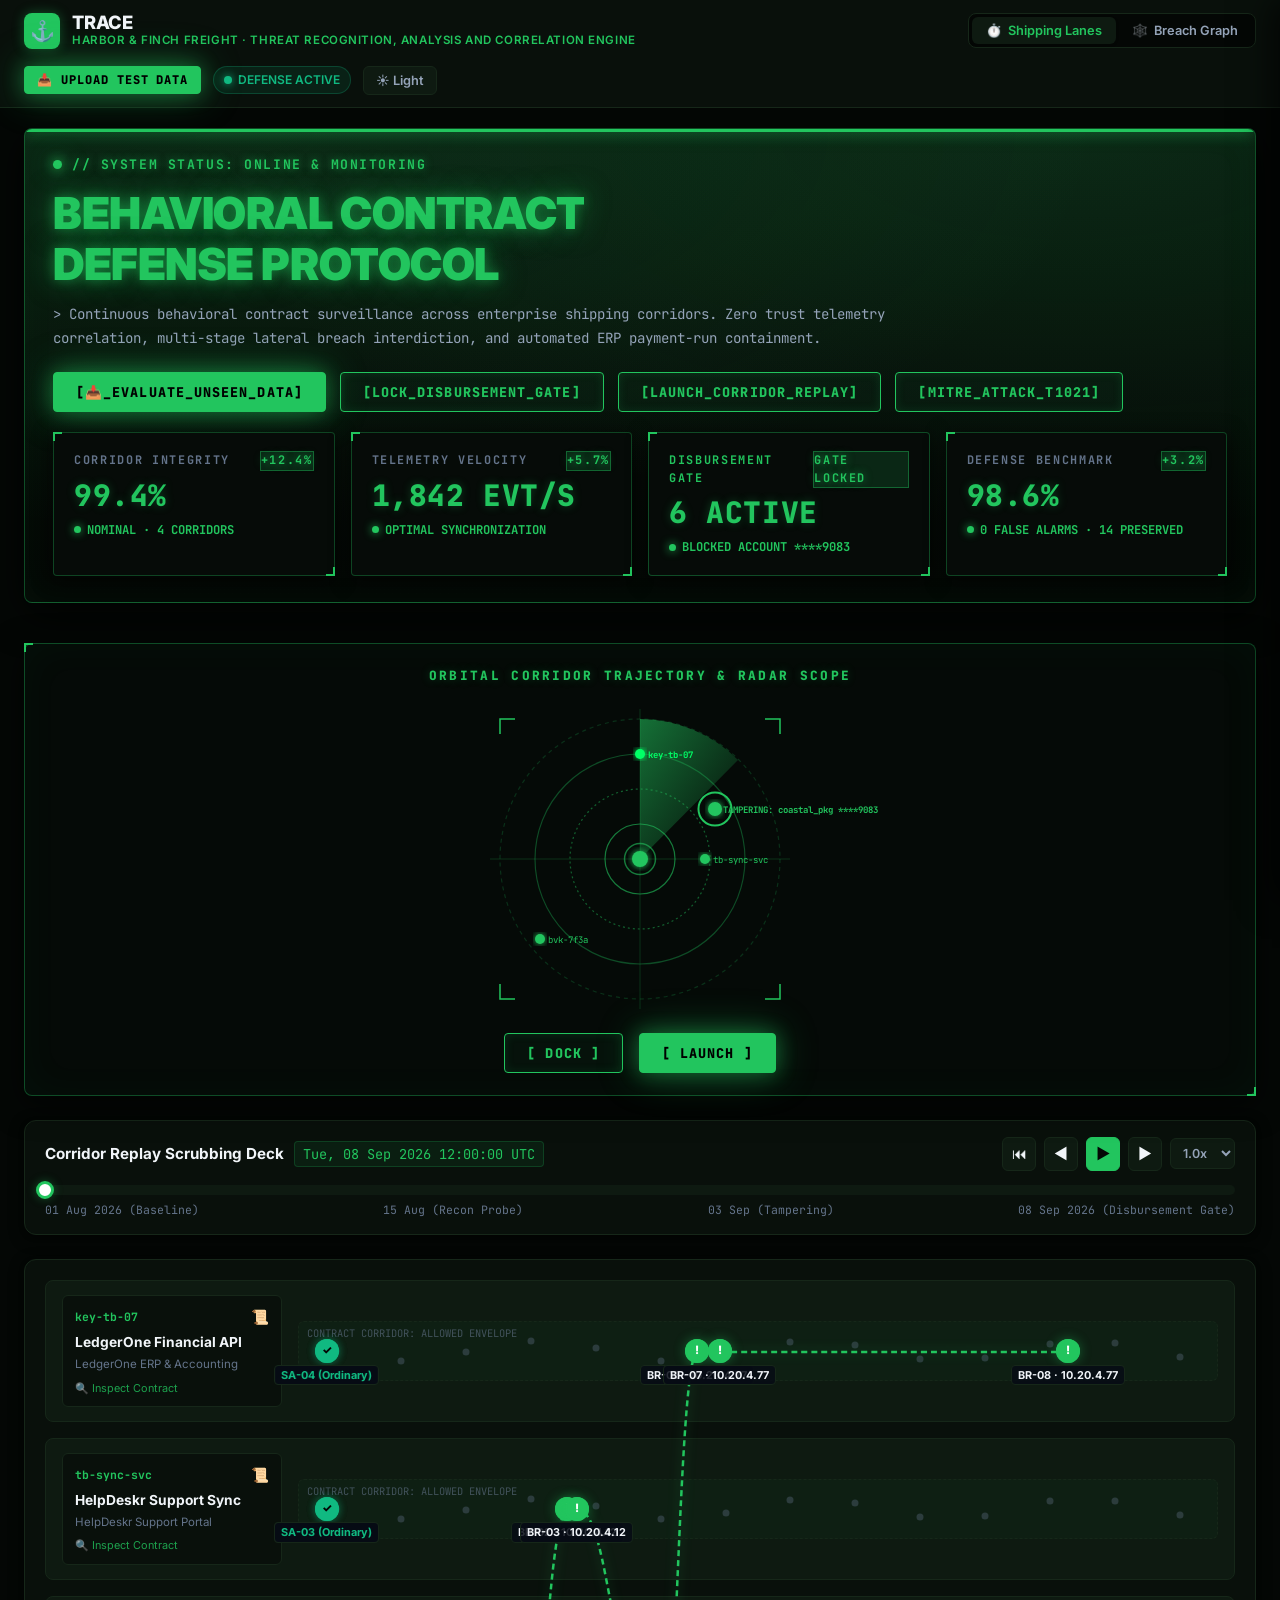
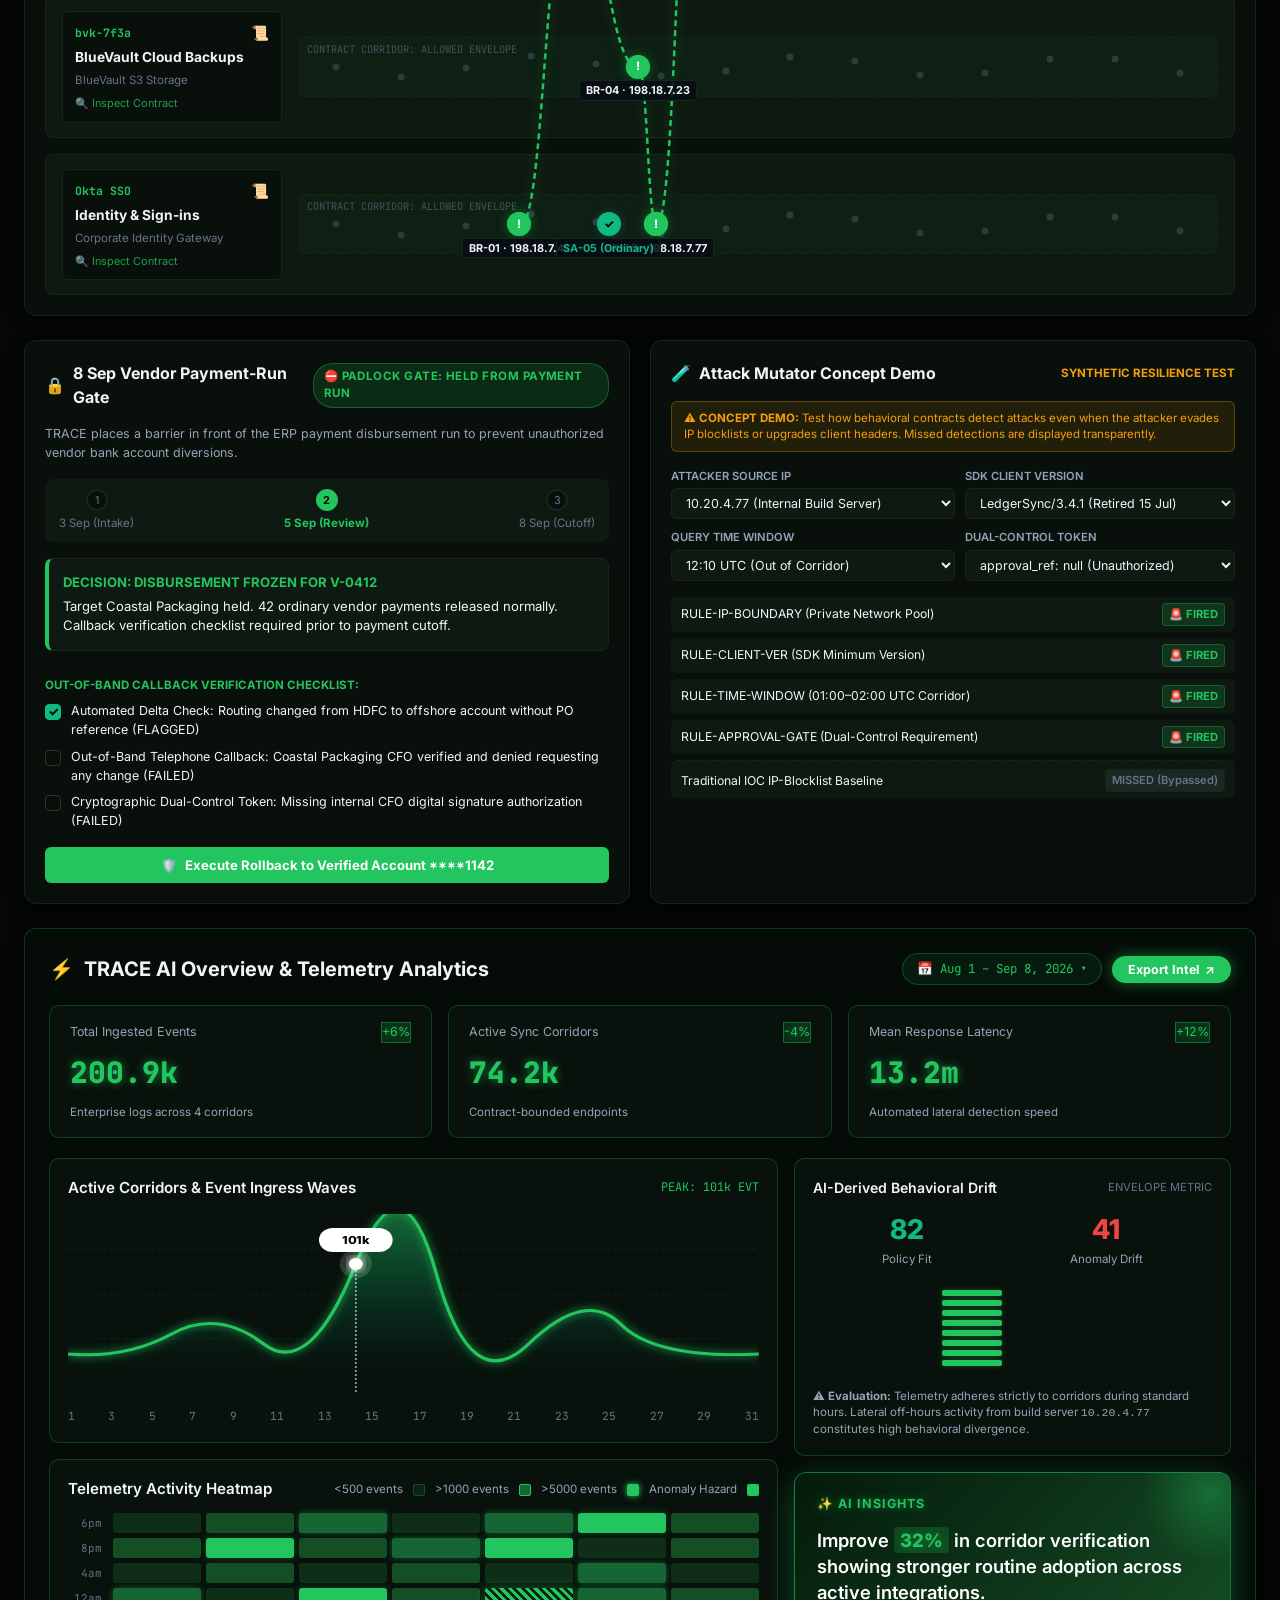
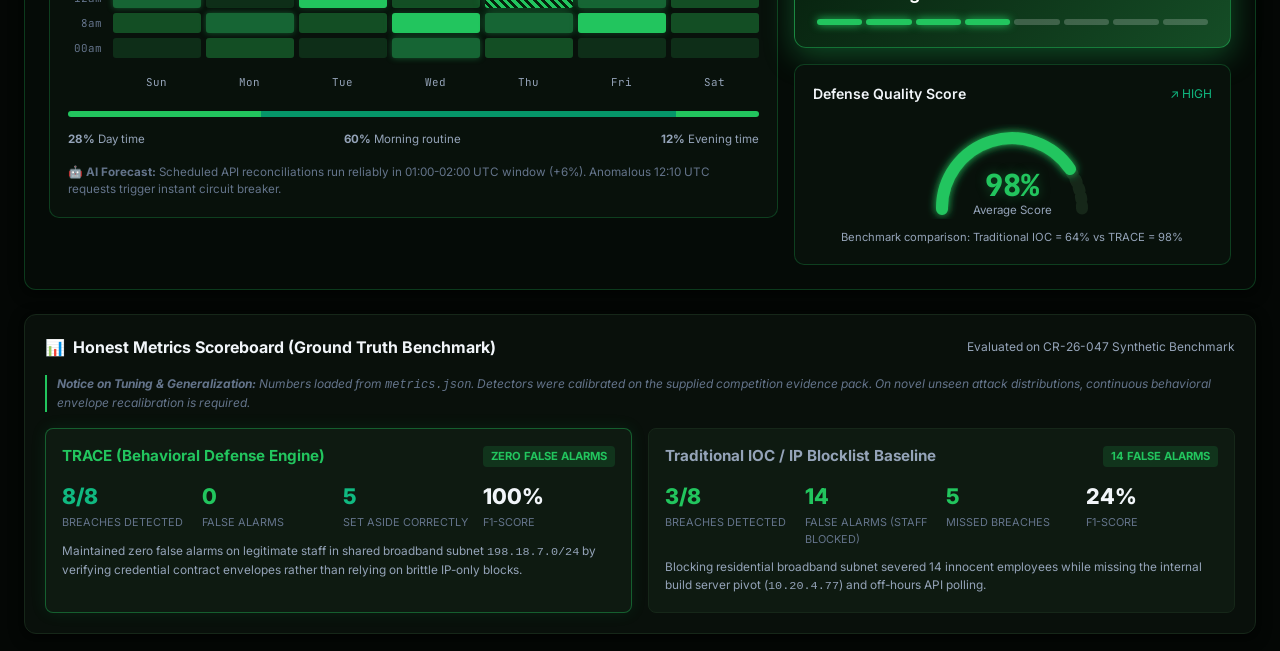
==== commit 8e217d6a: "Add live unseen test data ingestion and evaluation suite across Python engine and Cyber HUD" ====
--- a/frontend/index.html
+++ b/frontend/index.html
@@ -33,6 +33,9 @@
     </div>
 
     <div class="masthead-right">
+      <button id="btn-open-ingestion-modal" class="cyber-btn cyber-btn-launch" style="padding:5px 12px; font-size:0.75rem;" title="Upload or paste unseen evaluator test data">
+        📥 UPLOAD TEST DATA
+      </button>
       <div class="status-pill" title="Defense Engine actively monitoring shipping corridors">
         <span class="beacon-pulse" aria-hidden="true"></span>
         <span>DEFENSE ACTIVE</span>
@@ -60,7 +63,10 @@
         &gt; Continuous behavioral contract surveillance across enterprise shipping corridors. Zero trust telemetry correlation, multi-stage lateral breach interdiction, and automated ERP payment-run containment.
       </p>
       <div class="cyber-hero-actions">
-        <button id="hero-btn-lockdown" class="cyber-btn cyber-btn-launch" title="Isolate Corridors &amp; Lock Disbursement Gate">
+        <button id="hero-btn-open-ingest" class="cyber-btn cyber-btn-launch" title="Upload and test unseen evaluation data">
+          [📥_EVALUATE_UNSEEN_DATA]
+        </button>
+        <button id="hero-btn-lockdown" class="cyber-btn cyber-btn-dock" title="Isolate Corridors &amp; Lock Disbursement Gate">
           [LOCK_DISBURSEMENT_GATE]
         </button>
         <button id="hero-btn-launch-replay" class="cyber-btn cyber-btn-dock" title="Launch Automated Temporal Replay">
@@ -771,6 +777,121 @@
     </div>
   </aside>
 
+  <!-- Live Test Data Ingestion & Evaluator Modal -->
+  <div id="ingestion-modal-backdrop" class="drawer-backdrop" aria-hidden="true" style="display:none;"></div>
+  <div id="ingestion-modal" class="ingestion-modal-container" role="dialog" aria-modal="true" aria-labelledby="modal-ingestion-title" style="display:none;">
+    <div class="modal-header">
+      <div>
+        <h2 id="modal-ingestion-title" style="font-size:1.05rem; font-weight:700; color:var(--text-primary); margin:0 0 2px 0;">
+          🧪 Live Evaluator Test Ingestion Suite
+        </h2>
+        <div style="font-size:0.75rem; color:#22C55E; font-family:var(--font-mono);">
+          Zero-Trust Behavioral Contract Verification · Dynamic Anomaly Scoring
+        </div>
+      </div>
+      <button id="modal-close-btn" class="drawer-close-btn" aria-label="Close Modal">✕</button>
+    </div>
+
+    <div class="modal-body">
+      <!-- Drag & Drop Zone -->
+      <div id="dropzone-box" class="dropzone-box">
+        <input type="file" id="input-unseen-file" accept=".csv, .json, text/plain" style="display:none;">
+        <div style="font-size:2rem; margin-bottom:6px;">📁</div>
+        <div style="font-size:0.88rem; font-weight:700; color:var(--text-primary);">
+          Drag &amp; drop test CSV or JSON file here, or <span style="color:#22C55E; text-decoration:underline;">browse files</span>
+        </div>
+        <div style="font-size:0.72rem; color:var(--text-muted); margin-top:4px;">
+          Supports API access logs, audit events, or sign-in telemetry
+        </div>
+      </div>
+
+      <!-- Quick 1-Click Evaluator Sample Batches -->
+      <div>
+        <div style="font-size:0.75rem; font-weight:700; color:var(--lane-ledgerone); text-transform:uppercase; margin-bottom:6px;">
+          ⚡ Or Load 1-Click Evaluator Benchmark Batches:
+        </div>
+        <div class="quick-batch-btns">
+          <button id="btn-batch-attacks" class="quick-batch-btn">🚨 Load Unseen Attack Batch</button>
+          <button id="btn-batch-benign" class="quick-batch-btn">🏢 Load Innocent Staff Traffic</button>
+          <button id="btn-batch-stress" class="quick-batch-btn">⚖️ Load 10-Event Stress Batch</button>
+        </div>
+      </div>
+
+      <!-- Raw text toggle/input -->
+      <div>
+        <div style="display:flex; justify-content:space-between; align-items:center; margin-bottom:4px;">
+          <span style="font-size:0.74rem; color:var(--text-secondary); font-weight:600;">Or paste raw CSV / JSON text:</span>
+          <button id="btn-paste-sample" style="background:none; border:none; color:#22C55E; font-size:0.72rem; cursor:pointer;">Fill Template</button>
+        </div>
+        <textarea id="modal-paste-area" style="width:100%; height:70px; background:#040705; border:1px solid rgba(34, 197, 94, 0.3); border-radius:6px; color:#E2E8F0; font-family:var(--font-mono); font-size:0.75rem; padding:8px; box-sizing:border-box;" placeholder="ts_utc,source_ip,endpoint,method,api_key_id,approval_ref,vendor_id,target_account"></textarea>
+      </div>
+
+      <button id="btn-run-evaluation" class="rollback-btn" style="background:#22C55E; color:#040705; font-weight:800; border:none;">
+        ⚡ Run Live Contract Verification Engine
+      </button>
+
+      <!-- Live Evaluation Results Area -->
+      <div id="modal-results-container" style="display:none;">
+        <div style="border-top:1px solid rgba(34, 197, 94, 0.2); padding-top:14px; margin-top:6px;">
+          <div style="display:flex; justify-content:space-between; align-items:center; margin-bottom:10px;">
+            <span style="font-size:0.85rem; font-weight:700; color:#22C55E;">📊 Live Evaluation Scorecard</span>
+            <span id="eval-batch-name" style="font-size:0.72rem; color:var(--text-muted); font-family:var(--font-mono);">Batch Results</span>
+          </div>
+
+          <!-- Mini KPI Row -->
+          <div style="display:grid; grid-template-columns:repeat(4, 1fr); gap:10px; margin-bottom:12px;">
+            <div style="background:#040705; border:1px solid rgba(34, 197, 94, 0.2); border-radius:6px; padding:10px; text-align:center;">
+              <div style="font-size:0.68rem; color:var(--text-muted);">INGESTED</div>
+              <div id="modal-kpi-ingested" style="font-size:1.2rem; font-weight:800; color:#22C55E;">0</div>
+            </div>
+            <div style="background:#040705; border:1px solid rgba(34, 197, 94, 0.2); border-radius:6px; padding:10px; text-align:center;">
+              <div style="font-size:0.68rem; color:var(--text-muted);">THREATS FLAGGED</div>
+              <div id="modal-kpi-threats" style="font-size:1.2rem; font-weight:800; color:#22C55E;">0</div>
+            </div>
+            <div style="background:#040705; border:1px solid rgba(34, 197, 94, 0.2); border-radius:6px; padding:10px; text-align:center;">
+              <div style="font-size:0.68rem; color:var(--text-muted);">BENIGN PRESERVED</div>
+              <div id="modal-kpi-benign" style="font-size:1.2rem; font-weight:800; color:#22C55E;">0</div>
+            </div>
+            <div style="background:#040705; border:1px solid rgba(34, 197, 94, 0.2); border-radius:6px; padding:10px; text-align:center;">
+              <div style="font-size:0.68rem; color:var(--text-muted);">FALSE ALARMS</div>
+              <div id="modal-kpi-fp" style="font-size:1.2rem; font-weight:800; color:#22C55E;">0 (0.0%)</div>
+            </div>
+          </div>
+
+          <!-- Results Table Container -->
+          <div id="modal-table-wrap" style="max-height:220px; overflow-y:auto; border:1px solid rgba(34, 197, 94, 0.2); border-radius:6px;">
+            <table class="modal-results-table">
+              <thead>
+                <tr>
+                  <th>Status</th>
+                  <th>Timestamp</th>
+                  <th>Source IP</th>
+                  <th>Actor / Entity</th>
+                  <th>Target Endpoint</th>
+                  <th>Violated Rule / Preservation Rationale</th>
+                </tr>
+              </thead>
+              <tbody id="modal-results-tbody">
+                <!-- Dynamically populated -->
+              </tbody>
+            </table>
+          </div>
+
+          <!-- Bottom Actions -->
+          <div style="display:flex; gap:10px; margin-top:14px;">
+            <button id="btn-merge-timeline" class="cyber-btn cyber-btn-launch" style="flex:1;" title="Merge test events into live radar scope and scrubber">
+              🚀 Merge Into Live Timeline &amp; Radar
+            </button>
+            <button id="btn-download-eval-json" class="cyber-btn cyber-btn-dock" style="flex:1;" title="Export evaluation results as JSON">
+              📥 Download Report (JSON)
+            </button>
+          </div>
+        </div>
+      </div>
+
+    </div>
+  </div>
+
   <!-- Scripts -->
   <script src="app.js"></script>
 </body>
--- a/frontend/styles.css
+++ b/frontend/styles.css
@@ -2149,3 +2149,122 @@
   color: #94A3B8;
   margin-top: 2px;
 }
+
+/* Ingestion Modal & Live Test Data Evaluator */
+.ingestion-modal-container {
+  position: fixed;
+  top: 50%;
+  left: 50%;
+  transform: translate(-50%, -50%);
+  width: 90%;
+  max-width: 860px;
+  max-height: 88vh;
+  background: #08110B;
+  border: 1px solid #22C55E;
+  box-shadow: 0 0 35px rgba(34, 197, 94, 0.25), 0 20px 40px rgba(0, 0, 0, 0.85);
+  border-radius: 12px;
+  z-index: 1050;
+  display: flex;
+  flex-direction: column;
+  overflow: hidden;
+  color: #E2E8F0;
+}
+
+.modal-header {
+  display: flex;
+  justify-content: space-between;
+  align-items: center;
+  padding: 16px 22px;
+  background: #0B190E;
+  border-bottom: 1px solid rgba(34, 197, 94, 0.25);
+}
+
+.modal-body {
+  padding: 20px 24px;
+  overflow-y: auto;
+  display: flex;
+  flex-direction: column;
+  gap: 16px;
+}
+
+.dropzone-box {
+  border: 2px dashed rgba(34, 197, 94, 0.4);
+  background: rgba(34, 197, 94, 0.04);
+  border-radius: 8px;
+  padding: 24px;
+  text-align: center;
+  cursor: pointer;
+  transition: all 0.2s ease;
+}
+
+.dropzone-box:hover, .dropzone-box.dragover {
+  border-color: #22C55E;
+  background: rgba(34, 197, 94, 0.1);
+  box-shadow: 0 0 15px rgba(34, 197, 94, 0.15);
+}
+
+.quick-batch-btns {
+  display: flex;
+  gap: 10px;
+  flex-wrap: wrap;
+}
+
+.quick-batch-btn {
+  flex: 1;
+  min-width: 170px;
+  padding: 8px 12px;
+  font-size: 0.78rem;
+  background: #0B1E11;
+  border: 1px solid rgba(34, 197, 94, 0.3);
+  color: #22C55E;
+  border-radius: 6px;
+  cursor: pointer;
+  font-weight: 600;
+  transition: all 0.2s ease;
+}
+
+.quick-batch-btn:hover {
+  background: #143820;
+  border-color: #22C55E;
+}
+
+.modal-results-table {
+  width: 100%;
+  border-collapse: collapse;
+  font-size: 0.76rem;
+  margin-top: 10px;
+}
+
+.modal-results-table th, .modal-results-table td {
+  padding: 8px 10px;
+  border: 1px solid rgba(34, 197, 94, 0.15);
+  text-align: left;
+}
+
+.modal-results-table th {
+  background: #0B1E11;
+  color: #22C55E;
+  font-family: var(--font-mono);
+}
+
+.modal-results-table tr:nth-child(even) {
+  background: rgba(255, 255, 255, 0.02);
+}
+
+.badge-threat {
+  background: rgba(34, 197, 94, 0.2);
+  color: #22C55E;
+  padding: 2px 6px;
+  border-radius: 4px;
+  font-weight: 700;
+  font-size: 0.7rem;
+}
+
+.badge-nominal {
+  background: rgba(34, 197, 94, 0.2);
+  color: #22C55E;
+  padding: 2px 6px;
+  border-radius: 4px;
+  font-weight: 700;
+  font-size: 0.7rem;
+}
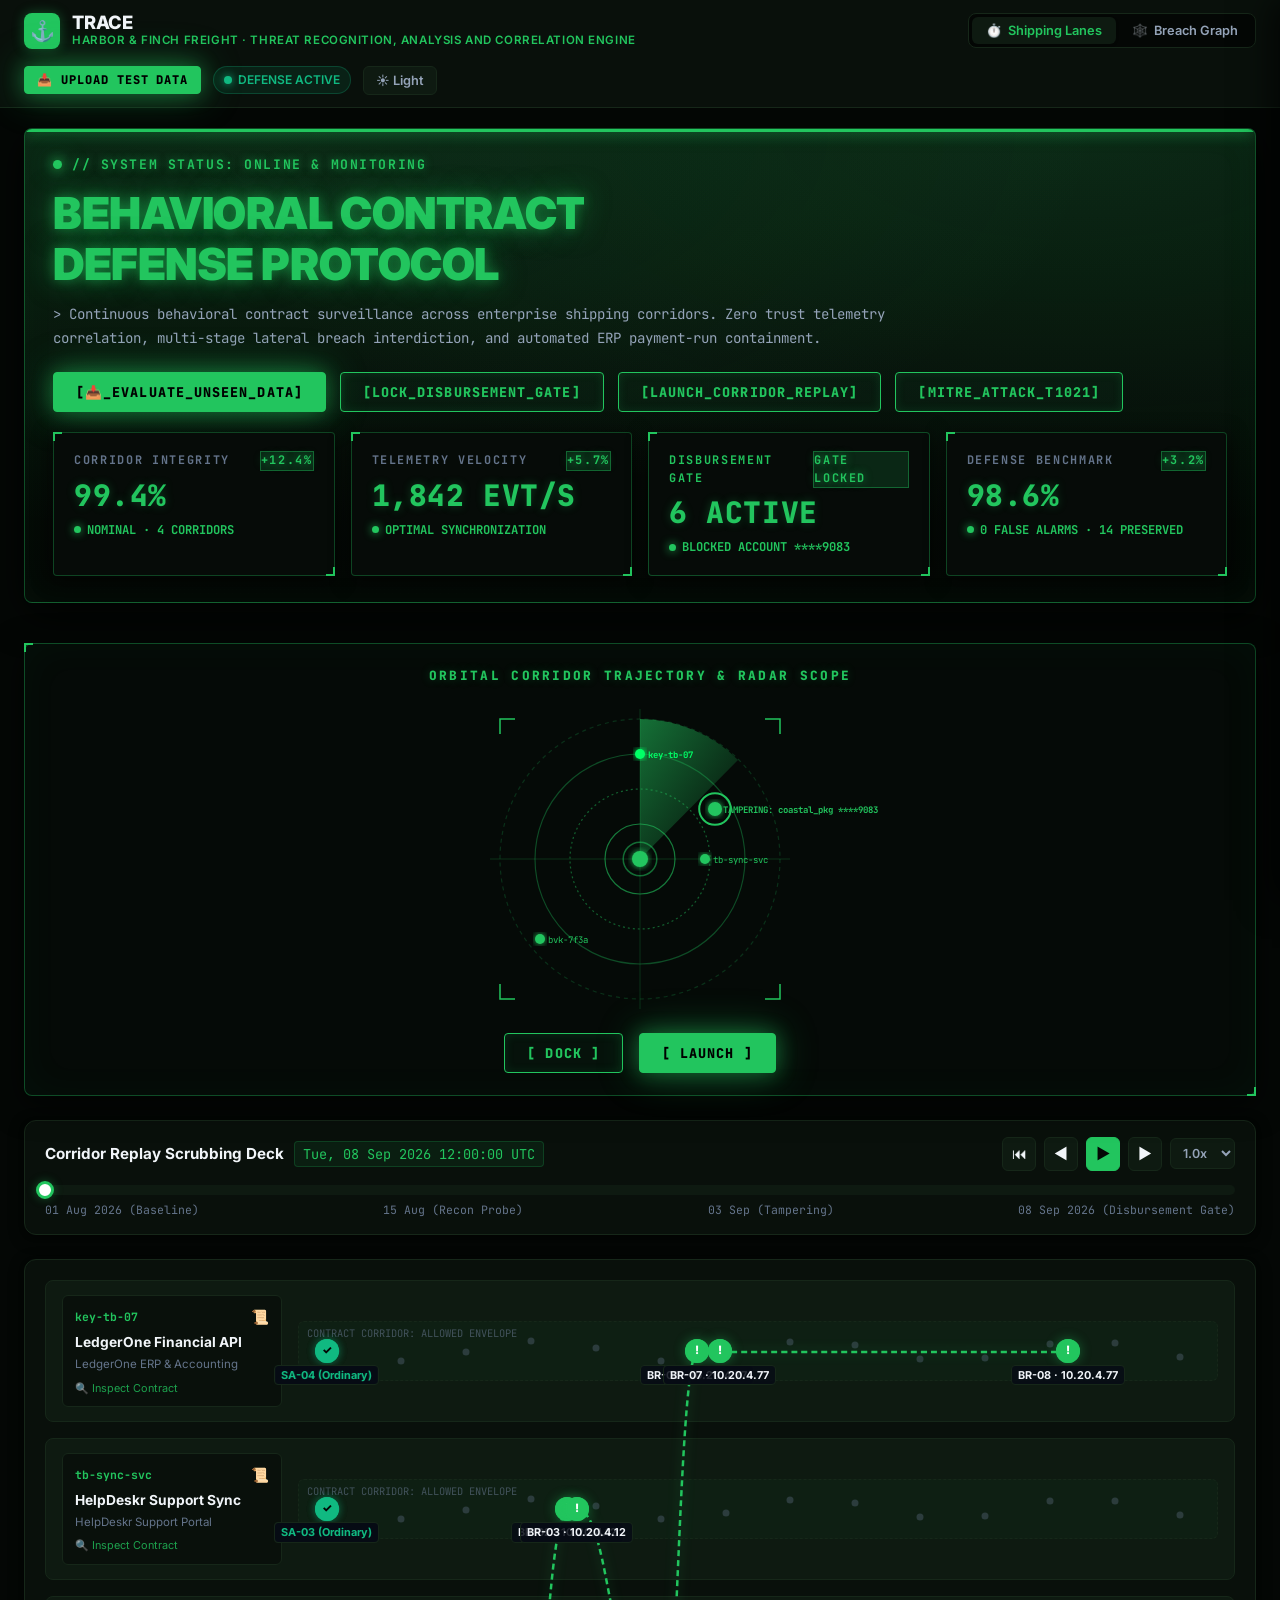
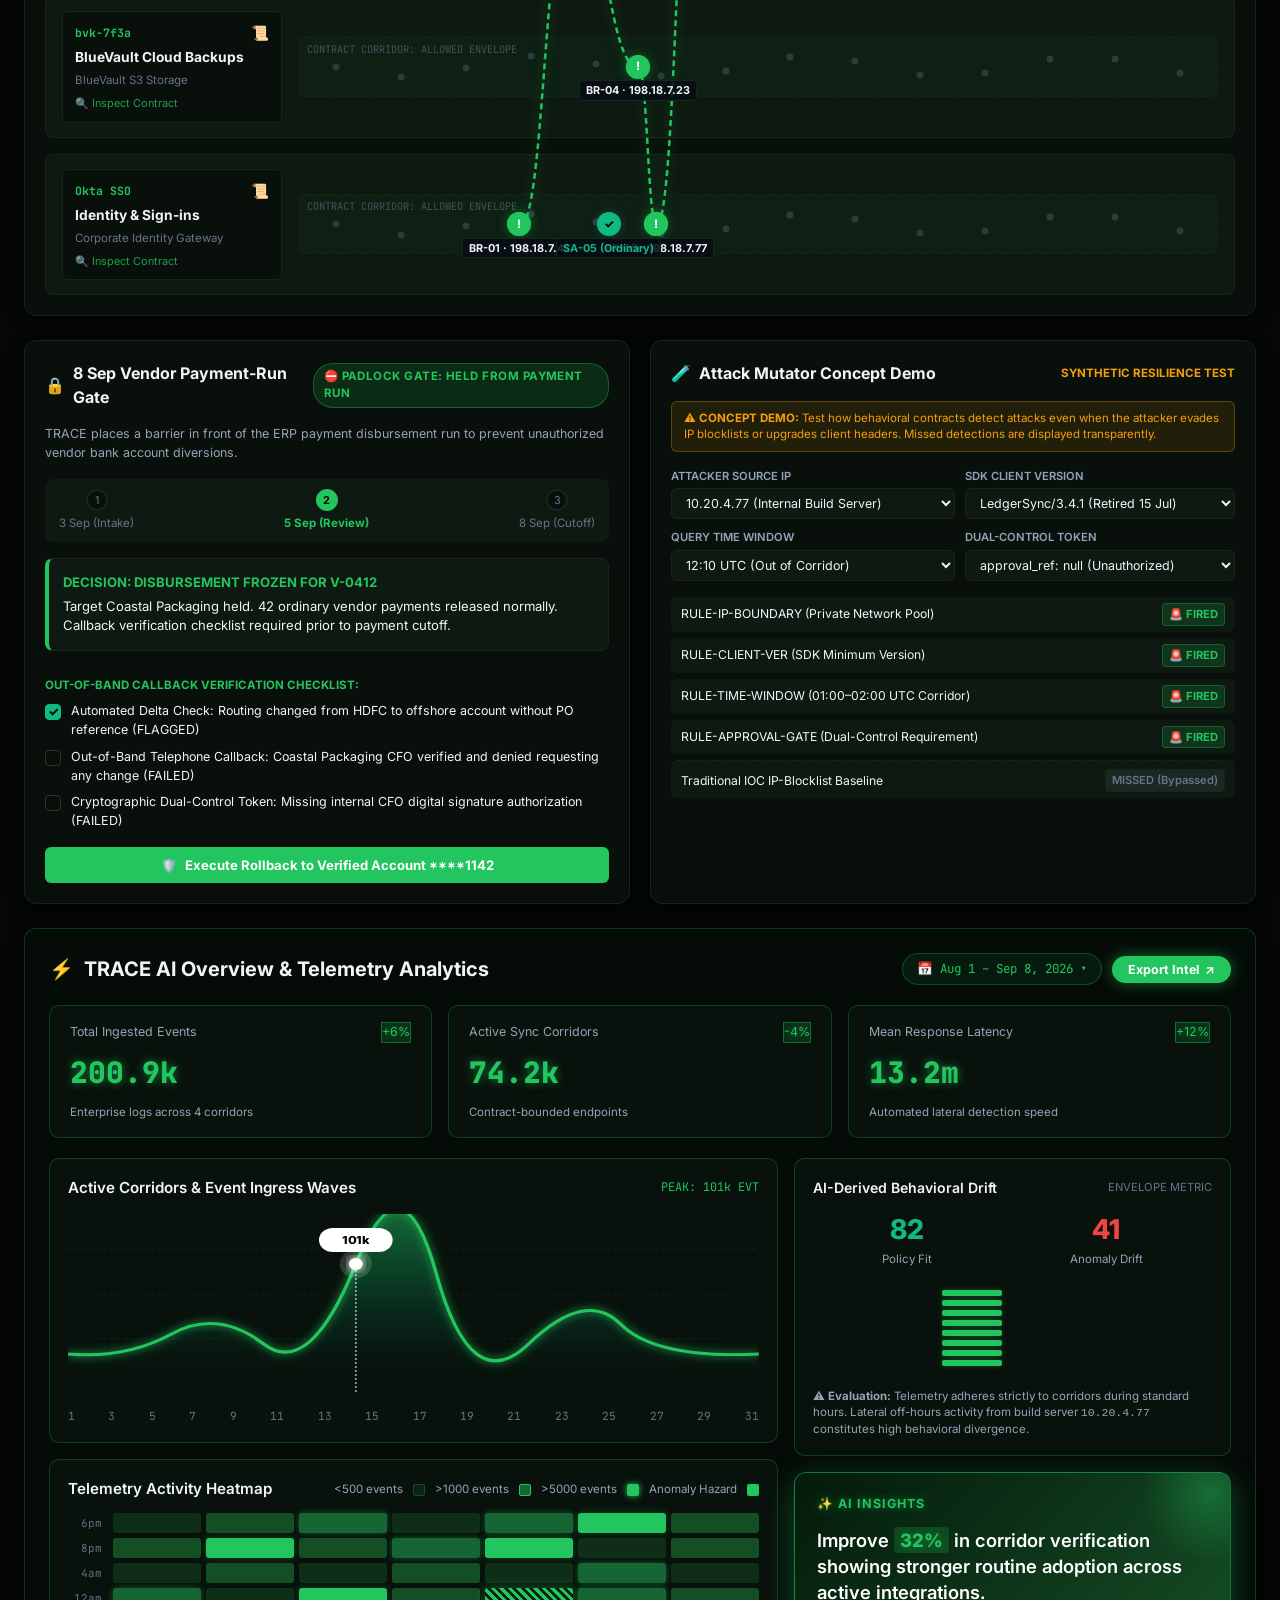
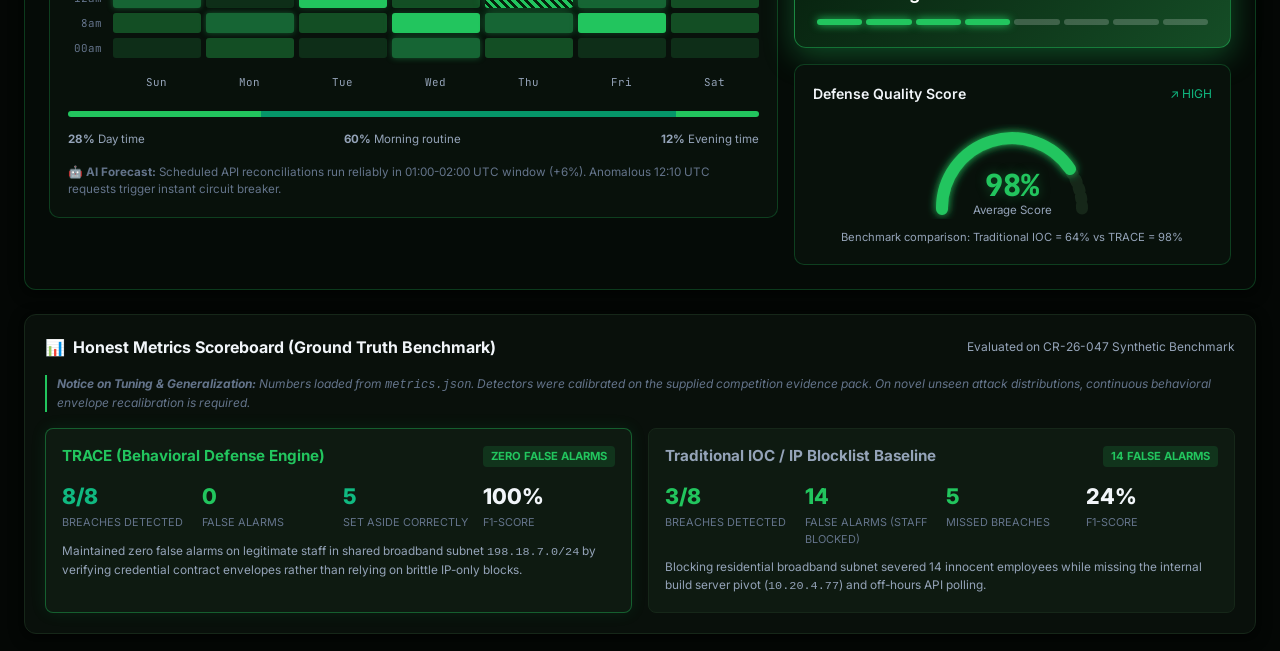
==== commit 6b278bf3: "Fix upload test data modal click handler, z-index, and backdrop styling" ====
--- a/frontend/index.html
+++ b/frontend/index.html
@@ -1,5 +1,6 @@
 <!DOCTYPE html>
 <html lang="en" data-theme="dark">
+
 <head>
   <meta charset="UTF-8">
   <meta name="viewport" content="width=device-width, initial-scale=1.0">
@@ -7,8 +8,11 @@
   <link rel="stylesheet" href="styles.css">
   <link rel="preconnect" href="https://fonts.googleapis.com">
   <link rel="preconnect" href="https://fonts.gstatic.com" crossorigin>
-  <link href="https://fonts.googleapis.com/css2?family=Inter:wght@400;500;600;700;800&family=JetBrains+Mono:wght@500;700;800&display=swap" rel="stylesheet">
+  <link
+    href="https://fonts.googleapis.com/css2?family=Inter:wght@400;500;600;700;800&family=JetBrains+Mono:wght@500;700;800&display=swap"
+    rel="stylesheet">
 </head>
+
 <body>
 
   <!-- Masthead Navigation -->
@@ -33,14 +37,16 @@
     </div>
 
     <div class="masthead-right">
-      <button id="btn-open-ingestion-modal" class="cyber-btn cyber-btn-launch" style="padding:5px 12px; font-size:0.75rem;" title="Upload or paste unseen evaluator test data">
+      <button id="btn-open-ingestion-modal" class="cyber-btn cyber-btn-launch"
+        style="padding:5px 12px; font-size:0.75rem;" title="Upload or paste unseen evaluator test data">
         📥 UPLOAD TEST DATA
       </button>
       <div class="status-pill" title="Defense Engine actively monitoring shipping corridors">
         <span class="beacon-pulse" aria-hidden="true"></span>
         <span>DEFENSE ACTIVE</span>
       </div>
-      <button id="btn-theme-toggle" class="tool-btn" title="Toggle Light / Dark Theme [Key: T]" aria-label="Toggle Theme">
+      <button id="btn-theme-toggle" class="tool-btn" title="Toggle Light / Dark Theme [Key: T]"
+        aria-label="Toggle Theme">
         ☀️ Light
       </button>
     </div>
@@ -60,13 +66,16 @@
         <span class="neon-green-text">DEFENSE PROTOCOL</span>
       </h2>
       <p class="cyber-hero-desc">
-        &gt; Continuous behavioral contract surveillance across enterprise shipping corridors. Zero trust telemetry correlation, multi-stage lateral breach interdiction, and automated ERP payment-run containment.
+        &gt; Continuous behavioral contract surveillance across enterprise shipping corridors. Zero trust telemetry
+        correlation, multi-stage lateral breach interdiction, and automated ERP payment-run containment.
       </p>
       <div class="cyber-hero-actions">
-        <button id="hero-btn-open-ingest" class="cyber-btn cyber-btn-launch" title="Upload and test unseen evaluation data">
+        <button id="hero-btn-open-ingest" class="cyber-btn cyber-btn-launch"
+          title="Upload and test unseen evaluation data">
           [📥_EVALUATE_UNSEEN_DATA]
         </button>
-        <button id="hero-btn-lockdown" class="cyber-btn cyber-btn-dock" title="Isolate Corridors &amp; Lock Disbursement Gate">
+        <button id="hero-btn-lockdown" class="cyber-btn cyber-btn-dock"
+          title="Isolate Corridors &amp; Lock Disbursement Gate">
           [LOCK_DISBURSEMENT_GATE]
         </button>
         <button id="hero-btn-launch-replay" class="cyber-btn cyber-btn-dock" title="Launch Automated Temporal Replay">
@@ -146,9 +155,11 @@
           </defs>
 
           <!-- Concentric radar range rings -->
-          <circle cx="160" cy="160" r="140" fill="none" stroke="rgba(34, 197, 94, 0.2)" stroke-width="1.2" stroke-dasharray="4 4" />
+          <circle cx="160" cy="160" r="140" fill="none" stroke="rgba(34, 197, 94, 0.2)" stroke-width="1.2"
+            stroke-dasharray="4 4" />
           <circle cx="160" cy="160" r="105" fill="none" stroke="rgba(34, 197, 94, 0.35)" stroke-width="1.2" />
-          <circle cx="160" cy="160" r="70" fill="none" stroke="rgba(34, 197, 94, 0.45)" stroke-width="1.2" stroke-dasharray="2 3" />
+          <circle cx="160" cy="160" r="70" fill="none" stroke="rgba(34, 197, 94, 0.45)" stroke-width="1.2"
+            stroke-dasharray="2 3" />
           <circle cx="160" cy="160" r="35" fill="none" stroke="rgba(34, 197, 94, 0.6)" stroke-width="1.2" />
 
           <!-- Crosshairs -->
@@ -177,7 +188,8 @@
           <!-- LedgerOne Satellite (Orbit r=105) -->
           <g id="radar-node-ledgerone" transform="translate(160, 55)">
             <circle cx="0" cy="0" r="5" fill="#00FF66" filter="url(#radar-glow)" />
-            <text x="8" y="4" fill="#00FF66" font-size="9" font-family="'JetBrains Mono', monospace" font-weight="700">key-tb-07</text>
+            <text x="8" y="4" fill="#00FF66" font-size="9" font-family="'JetBrains Mono', monospace"
+              font-weight="700">key-tb-07</text>
           </g>
           <!-- HelpDeskr Satellite (Orbit r=70) -->
           <g id="radar-node-helpdeskr" transform="translate(225, 160)">
@@ -195,14 +207,17 @@
             <circle cx="0" cy="0" r="12" fill="none" stroke="#22C55E" stroke-width="1.5">
               <animate attributeName="r" values="6;16;6" dur="1.5s" repeatCount="indefinite" />
             </circle>
-            <text x="8" y="4" fill="#22C55E" font-size="9" font-family="'JetBrains Mono', monospace" font-weight="700">THREAT: 10.20.4.77</text>
+            <text x="8" y="4" fill="#22C55E" font-size="9" font-family="'JetBrains Mono', monospace"
+              font-weight="700">THREAT: 10.20.4.77</text>
           </g>
         </svg>
       </div>
       <!-- Bottom HUD Action Buttons matching Image 1 -->
       <div class="orbital-hud-actions">
-        <button id="btn-radar-dock" class="cyber-btn cyber-btn-dock" title="Isolate Corridors &amp; Lock Payment Gate">[ DOCK ]</button>
-        <button id="btn-radar-launch" class="cyber-btn cyber-btn-launch" title="Launch Automated Temporal Replay">[ LAUNCH ]</button>
+        <button id="btn-radar-dock" class="cyber-btn cyber-btn-dock" title="Isolate Corridors &amp; Lock Payment Gate">[
+          DOCK ]</button>
+        <button id="btn-radar-launch" class="cyber-btn cyber-btn-launch" title="Launch Automated Temporal Replay">[
+          LAUNCH ]</button>
       </div>
     </section>
 
@@ -216,9 +231,12 @@
 
         <div class="deck-actions">
           <button id="btn-rewind" class="deck-btn" title="Rewind to start" aria-label="Rewind">⏮</button>
-          <button id="btn-step-back" class="deck-btn" title="Step backward [Left Arrow]" aria-label="Step Back">◀</button>
-          <button id="btn-play-pause" class="deck-btn primary" title="Play/Pause [Space]" aria-label="Play Replay">▶</button>
-          <button id="btn-step-fwd" class="deck-btn" title="Step forward [Right Arrow]" aria-label="Step Forward">▶</button>
+          <button id="btn-step-back" class="deck-btn" title="Step backward [Left Arrow]"
+            aria-label="Step Back">◀</button>
+          <button id="btn-play-pause" class="deck-btn primary" title="Play/Pause [Space]"
+            aria-label="Play Replay">▶</button>
+          <button id="btn-step-fwd" class="deck-btn" title="Step forward [Right Arrow]"
+            aria-label="Step Forward">▶</button>
           <select id="speed-select" class="speed-select" title="Replay Speed Multiplier" aria-label="Speed">
             <option value="0.5">0.5x</option>
             <option value="1" selected>1.0x</option>
@@ -230,7 +248,8 @@
 
       <!-- Scrubber Bar -->
       <div class="scrubber-container">
-        <div id="scrubber-track" class="scrubber-track" role="slider" aria-label="Replay Timeline Scrubber" aria-valuemin="0" aria-valuemax="100" aria-valuenow="100">
+        <div id="scrubber-track" class="scrubber-track" role="slider" aria-label="Replay Timeline Scrubber"
+          aria-valuemin="0" aria-valuemax="100" aria-valuenow="100">
           <div id="scrubber-progress" class="scrubber-progress">
             <div class="scrubber-handle"></div>
           </div>
@@ -262,7 +281,8 @@
       <div class="graph-header">
         <div>
           <h2 style="font-size:1.05rem; font-weight:700;">Tactical Breach &amp; Causal Correlation Graph</h2>
-          <p style="font-size:0.78rem; color:var(--text-secondary);">Interactive topological constellation showing lateral pivots across internal build servers, leaked support credentials, and ERP database targets.</p>
+          <p style="font-size:0.78rem; color:var(--text-secondary);">Interactive topological constellation showing
+            lateral pivots across internal build servers, leaked support credentials, and ERP database targets.</p>
         </div>
         <div class="graph-legend">
           <div class="legend-item">
@@ -318,7 +338,8 @@
         </div>
 
         <p style="font-size:0.78rem; color:var(--text-secondary);">
-          TRACE places a barrier in front of the ERP payment disbursement run to prevent unauthorized vendor bank account diversions.
+          TRACE places a barrier in front of the ERP payment disbursement run to prevent unauthorized vendor bank
+          account diversions.
         </p>
 
         <!-- Gate Stepper -->
@@ -350,12 +371,14 @@
 
           <div class="check-item checked" data-check="check1">
             <div class="check-box">✓</div>
-            <div>Automated Delta Check: Routing changed from HDFC to offshore account without PO reference (FLAGGED)</div>
+            <div>Automated Delta Check: Routing changed from HDFC to offshore account without PO reference (FLAGGED)
+            </div>
           </div>
 
           <div class="check-item" data-check="check2">
             <div class="check-box"></div>
-            <div>Out-of-Band Telephone Callback: Coastal Packaging CFO verified and denied requesting any change (FAILED)</div>
+            <div>Out-of-Band Telephone Callback: Coastal Packaging CFO verified and denied requesting any change
+              (FAILED)</div>
           </div>
 
           <div class="check-item" data-check="check3">
@@ -373,11 +396,13 @@
       <section class="mutator-card" aria-label="Attack Mutator Concept Demo">
         <div class="card-title-bar">
           <h2><span>🧪</span> Attack Mutator Concept Demo</h2>
-          <span style="font-size:0.72rem; font-weight:700; color:var(--status-warning);">SYNTHETIC RESILIENCE TEST</span>
+          <span style="font-size:0.72rem; font-weight:700; color:var(--status-warning);">SYNTHETIC RESILIENCE
+            TEST</span>
         </div>
 
         <div class="mutator-disclaimer">
-          ⚠️ <b>CONCEPT DEMO:</b> Test how behavioral contracts detect attacks even when the attacker evades IP blocklists or upgrades client headers. Missed detections are displayed transparently.
+          ⚠️ <b>CONCEPT DEMO:</b> Test how behavioral contracts detect attacks even when the attacker evades IP
+          blocklists or upgrades client headers. Missed detections are displayed transparently.
         </div>
 
         <!-- Mutator Controls Grid -->
@@ -478,7 +503,8 @@
           <div class="wave-chart-card">
             <div class="chart-header">
               <h3>Active Corridors &amp; Event Ingress Waves</h3>
-              <span style="font-size:0.74rem; color:var(--lane-ledgerone); font-family:var(--font-mono);">PEAK: 101k EVT</span>
+              <span style="font-size:0.74rem; color:var(--lane-ledgerone); font-family:var(--font-mono);">PEAK: 101k
+                EVT</span>
             </div>
             <div class="wave-svg-container" id="wave-chart-container">
               <svg width="100%" height="100%" viewBox="0 0 600 180" preserveAspectRatio="none">
@@ -499,22 +525,28 @@
                 <line x1="0" y1="125" x2="600" y2="125" stroke="rgba(255,255,255,0.06)" stroke-dasharray="3 3" />
 
                 <!-- Filled Area -->
-                <path d="M 0 140 Q 50 145, 90 120 T 170 130 T 250 50 T 320 60 T 400 130 T 480 110 T 600 140 L 600 180 L 0 180 Z" fill="url(#waveGradient)" />
+                <path
+                  d="M 0 140 Q 50 145, 90 120 T 170 130 T 250 50 T 320 60 T 400 130 T 480 110 T 600 140 L 600 180 L 0 180 Z"
+                  fill="url(#waveGradient)" />
                 <!-- Neon Wave Line -->
-                <path d="M 0 140 Q 50 145, 90 120 T 170 130 T 250 50 T 320 60 T 400 130 T 480 110 T 600 140" fill="none" stroke="#22C55E" stroke-width="3" filter="url(#neonGlow)" />
+                <path d="M 0 140 Q 50 145, 90 120 T 170 130 T 250 50 T 320 60 T 400 130 T 480 110 T 600 140" fill="none"
+                  stroke="#22C55E" stroke-width="3" filter="url(#neonGlow)" />
 
                 <!-- Interactive Scrubber Node on Peak (101k) -->
                 <g transform="translate(250, 50)">
                   <circle cx="0" cy="0" r="14" fill="rgba(255,255,255,0.15)" />
                   <circle cx="0" cy="0" r="6" fill="#FFFFFF" filter="url(#neonGlow)" />
-                  <line x1="0" y1="6" x2="0" y2="130" stroke="#FFFFFF" stroke-width="1.5" stroke-dasharray="2 2" opacity="0.6" />
+                  <line x1="0" y1="6" x2="0" y2="130" stroke="#FFFFFF" stroke-width="1.5" stroke-dasharray="2 2"
+                    opacity="0.6" />
                   <!-- Tooltip Badge -->
                   <rect x="-32" y="-36" width="64" height="24" rx="12" fill="#FFFFFF" />
-                  <text x="0" y="-20" fill="#040705" font-size="11" font-weight="800" text-anchor="middle" font-family="'Inter', sans-serif">101k</text>
+                  <text x="0" y="-20" fill="#040705" font-size="11" font-weight="800" text-anchor="middle"
+                    font-family="'Inter', sans-serif">101k</text>
                 </g>
               </svg>
             </div>
-            <div style="display:flex; justify-content:space-between; font-size:0.7rem; color:var(--text-muted); font-family:var(--font-mono);">
+            <div
+              style="display:flex; justify-content:space-between; font-size:0.7rem; color:var(--text-muted); font-family:var(--font-mono);">
               <span>1</span><span>3</span><span>5</span><span>7</span><span>9</span><span>11</span><span>13</span><span>15</span><span>17</span><span>19</span><span>21</span><span>23</span><span>25</span><span>27</span><span>29</span><span>31</span>
             </div>
           </div>
@@ -525,11 +557,15 @@
               <h3>Telemetry Activity Heatmap</h3>
               <div class="heatmap-legend-row" style="gap:10px;">
                 <span>&lt;500 events</span>
-                <div style="width:12px; height:12px; background:#0B2313; border:1px solid #164E24; border-radius:2px;"></div>
+                <div style="width:12px; height:12px; background:#0B2313; border:1px solid #164E24; border-radius:2px;">
+                </div>
                 <span>&gt;1000 events</span>
-                <div style="width:12px; height:12px; background:#166534; border:1px solid #22C55E; border-radius:2px;"></div>
+                <div style="width:12px; height:12px; background:#166534; border:1px solid #22C55E; border-radius:2px;">
+                </div>
                 <span>&gt;5000 events</span>
-                <div style="width:12px; height:12px; background:#22C55E; box-shadow:0 0 6px #22C55E; border-radius:2px;"></div>
+                <div
+                  style="width:12px; height:12px; background:#22C55E; box-shadow:0 0 6px #22C55E; border-radius:2px;">
+                </div>
                 <span>Anomaly Hazard</span>
                 <div style="width:12px; height:12px; background:#22C55E; border-radius:2px;"></div>
               </div>
@@ -573,7 +609,8 @@
               <div class="heatmap-cell lvl-1" title="Mon 12am: 310 events"></div>
               <div class="heatmap-cell lvl-4" title="Tue 12am: 4,600 events"></div>
               <div class="heatmap-cell lvl-2" title="Wed 12am: 1,200 events"></div>
-              <div class="heatmap-cell hazard" title="Thu 12:10 UTC: TAMPERING DETECTED! Bank detail change without PO ref!"></div>
+              <div class="heatmap-cell hazard"
+                title="Thu 12:10 UTC: TAMPERING DETECTED! Bank detail change without PO ref!"></div>
               <div class="heatmap-cell lvl-3" title="Fri 12am: 2,500 events"></div>
               <div class="heatmap-cell lvl-2" title="Sat 12am: 990 events"></div>
 
@@ -601,7 +638,13 @@
             <!-- Days of Week Row -->
             <div class="heatmap-days-row">
               <div></div>
-              <div>Sun</div><div>Mon</div><div>Tue</div><div>Wed</div><div>Thu</div><div>Fri</div><div>Sat</div>
+              <div>Sun</div>
+              <div>Mon</div>
+              <div>Tue</div>
+              <div>Wed</div>
+              <div>Thu</div>
+              <div>Fri</div>
+              <div>Sat</div>
             </div>
 
             <!-- Distribution Ratio Bar -->
@@ -610,13 +653,15 @@
               <div class="heatmap-dist-seg morning" title="Morning: 60%"></div>
               <div class="heatmap-dist-seg evening" title="Evening: 12%"></div>
             </div>
-            <div style="display:flex; justify-content:space-between; font-size:0.72rem; color:var(--text-secondary); margin-top:2px;">
+            <div
+              style="display:flex; justify-content:space-between; font-size:0.72rem; color:var(--text-secondary); margin-top:2px;">
               <span><b>28%</b> Day time</span>
               <span><b>60%</b> Morning routine</span>
               <span><b>12%</b> Evening time</span>
             </div>
             <div style="font-size:0.73rem; color:var(--text-muted); margin-top:4px;">
-              🤖 <b>AI Forecast:</b> Scheduled API reconciliations run reliably in 01:00-02:00 UTC window (+6%). Anomalous 12:10 UTC requests trigger instant circuit breaker.
+              🤖 <b>AI Forecast:</b> Scheduled API reconciliations run reliably in 01:00-02:00 UTC window (+6%).
+              Anomalous 12:10 UTC requests trigger instant circuit breaker.
             </div>
           </div>
         </div>
@@ -660,7 +705,8 @@
               </div>
             </div>
             <p style="font-size:0.72rem; color:var(--text-secondary); line-height:1.4;">
-              ⚠️ <b>Evaluation:</b> Telemetry adheres strictly to corridors during standard hours. Lateral off-hours activity from build server <code>10.20.4.77</code> constitutes high behavioral divergence.
+              ⚠️ <b>Evaluation:</b> Telemetry adheres strictly to corridors during standard hours. Lateral off-hours
+              activity from build server <code>10.20.4.77</code> constitutes high behavioral divergence.
             </p>
           </div>
 
@@ -670,7 +716,8 @@
               <span>✨ AI INSIGHTS</span>
             </div>
             <div class="insight-body">
-              Improve <span class="insight-highlight">32%</span> in corridor verification showing stronger routine adoption across active integrations.
+              Improve <span class="insight-highlight">32%</span> in corridor verification showing stronger routine
+              adoption across active integrations.
             </div>
             <div class="insight-progress-bars">
               <div class="insight-bar-chunk filled"></div>
@@ -693,9 +740,11 @@
             <div class="gauge-svg-wrap">
               <svg width="180" height="105" viewBox="0 0 180 105">
                 <!-- Outer Arc Background (Dotted) -->
-                <path d="M 20 95 A 70 70 0 0 1 160 95" fill="none" stroke="#162719" stroke-width="12" stroke-linecap="round" stroke-dasharray="3 6" />
+                <path d="M 20 95 A 70 70 0 0 1 160 95" fill="none" stroke="#162719" stroke-width="12"
+                  stroke-linecap="round" stroke-dasharray="3 6" />
                 <!-- Active Value Arc (Glow Cyan / Purple) -->
-                <path d="M 20 95 A 70 70 0 0 1 148 55" fill="none" stroke="url(#gaugeGrad)" stroke-width="12" stroke-linecap="round" filter="url(#neonGlow)" />
+                <path d="M 20 95 A 70 70 0 0 1 148 55" fill="none" stroke="url(#gaugeGrad)" stroke-width="12"
+                  stroke-linecap="round" filter="url(#neonGlow)" />
                 <defs>
                   <linearGradient id="gaugeGrad" x1="0%" y1="0%" x2="100%" y2="0%">
                     <stop offset="0%" stop-color="#22C55E" />
@@ -726,7 +775,9 @@
       </div>
 
       <div class="tuning-note">
-        <b>Notice on Tuning &amp; Generalization:</b> Numbers loaded from <code>metrics.json</code>. Detectors were calibrated on the supplied competition evidence pack. On novel unseen attack distributions, continuous behavioral envelope recalibration is required.
+        <b>Notice on Tuning &amp; Generalization:</b> Numbers loaded from <code>metrics.json</code>. Detectors were
+        calibrated on the supplied competition evidence pack. On novel unseen attack distributions, continuous
+        behavioral envelope recalibration is required.
       </div>
 
       <div class="metrics-comparison-grid">
@@ -734,13 +785,16 @@
         <div class="scoreboard-card champion">
           <div style="display:flex; justify-content:space-between; align-items:center;">
             <b style="color:var(--lane-ledgerone); font-size:0.95rem;">TRACE (Behavioral Defense Engine)</b>
-            <span style="font-size:0.7rem; background:rgba(34, 197, 94, 0.15); color:var(--lane-ledgerone); padding:2px 8px; border-radius:4px; font-weight:700;">ZERO FALSE ALARMS</span>
+            <span
+              style="font-size:0.7rem; background:rgba(34, 197, 94, 0.15); color:var(--lane-ledgerone); padding:2px 8px; border-radius:4px; font-weight:700;">ZERO
+              FALSE ALARMS</span>
           </div>
           <div id="cw-stats-container" class="scoreboard-stats-row">
             <!-- Dynamically populated -->
           </div>
           <p style="font-size:0.74rem; color:var(--text-secondary);">
-            Maintained zero false alarms on legitimate staff in shared broadband subnet <code>198.18.7.0/24</code> by verifying credential contract envelopes rather than relying on brittle IP-only blocks.
+            Maintained zero false alarms on legitimate staff in shared broadband subnet <code>198.18.7.0/24</code> by
+            verifying credential contract envelopes rather than relying on brittle IP-only blocks.
           </p>
         </div>
 
@@ -748,13 +802,16 @@
         <div class="scoreboard-card">
           <div style="display:flex; justify-content:space-between; align-items:center;">
             <b style="color:var(--text-secondary); font-size:0.95rem;">Traditional IOC / IP Blocklist Baseline</b>
-            <span style="font-size:0.7rem; background:rgba(34, 197, 94, 0.15); color:var(--status-breach); padding:2px 8px; border-radius:4px; font-weight:700;">14 FALSE ALARMS</span>
+            <span
+              style="font-size:0.7rem; background:rgba(34, 197, 94, 0.15); color:var(--status-breach); padding:2px 8px; border-radius:4px; font-weight:700;">14
+              FALSE ALARMS</span>
           </div>
           <div id="ioc-stats-container" class="scoreboard-stats-row">
             <!-- Dynamically populated -->
           </div>
           <p style="font-size:0.74rem; color:var(--text-secondary);">
-            Blocking residential broadband subnet severed 14 innocent employees while missing the internal build server pivot (<code>10.20.4.77</code>) and off-hours API polling.
+            Blocking residential broadband subnet severed 14 innocent employees while missing the internal build server
+            pivot (<code>10.20.4.77</code>) and off-hours API polling.
           </p>
         </div>
       </div>
@@ -767,8 +824,10 @@
   <aside id="slide-drawer" class="slide-drawer" role="dialog" aria-modal="true" aria-labelledby="drawer-title">
     <div class="drawer-header">
       <div>
-        <h2 id="drawer-title" style="font-size:1.05rem; font-weight:700; color:var(--text-primary); margin-bottom:2px;">Inspection Title</h2>
-        <div id="drawer-subtitle" style="font-size:0.75rem; color:var(--text-secondary); font-family:var(--font-mono);">Metadata</div>
+        <h2 id="drawer-title" style="font-size:1.05rem; font-weight:700; color:var(--text-primary); margin-bottom:2px;">
+          Inspection Title</h2>
+        <div id="drawer-subtitle" style="font-size:0.75rem; color:var(--text-secondary); font-family:var(--font-mono);">
+          Metadata</div>
       </div>
       <button id="drawer-close-btn" class="drawer-close-btn" aria-label="Close Drawer [Esc]">✕</button>
     </div>
@@ -778,11 +837,13 @@
   </aside>
 
   <!-- Live Test Data Ingestion & Evaluator Modal -->
-  <div id="ingestion-modal-backdrop" class="drawer-backdrop" aria-hidden="true" style="display:none;"></div>
-  <div id="ingestion-modal" class="ingestion-modal-container" role="dialog" aria-modal="true" aria-labelledby="modal-ingestion-title" style="display:none;">
+  <div id="ingestion-modal-backdrop" class="modal-backdrop" aria-hidden="true" style="display:none;"></div>
+  <div id="ingestion-modal" class="ingestion-modal-container" role="dialog" aria-modal="true"
+    aria-labelledby="modal-ingestion-title" style="display:none;">
     <div class="modal-header">
       <div>
-        <h2 id="modal-ingestion-title" style="font-size:1.05rem; font-weight:700; color:var(--text-primary); margin:0 0 2px 0;">
+        <h2 id="modal-ingestion-title"
+          style="font-size:1.05rem; font-weight:700; color:var(--text-primary); margin:0 0 2px 0;">
           🧪 Live Evaluator Test Ingestion Suite
         </h2>
         <div style="font-size:0.75rem; color:#22C55E; font-family:var(--font-mono);">
@@ -798,7 +859,8 @@
         <input type="file" id="input-unseen-file" accept=".csv, .json, text/plain" style="display:none;">
         <div style="font-size:2rem; margin-bottom:6px;">📁</div>
         <div style="font-size:0.88rem; font-weight:700; color:var(--text-primary);">
-          Drag &amp; drop test CSV or JSON file here, or <span style="color:#22C55E; text-decoration:underline;">browse files</span>
+          Drag &amp; drop test CSV or JSON file here, or <span style="color:#22C55E; text-decoration:underline;">browse
+            files</span>
         </div>
         <div style="font-size:0.72rem; color:var(--text-muted); margin-top:4px;">
           Supports API access logs, audit events, or sign-in telemetry
@@ -807,7 +869,8 @@
 
       <!-- Quick 1-Click Evaluator Sample Batches -->
       <div>
-        <div style="font-size:0.75rem; font-weight:700; color:var(--lane-ledgerone); text-transform:uppercase; margin-bottom:6px;">
+        <div
+          style="font-size:0.75rem; font-weight:700; color:var(--lane-ledgerone); text-transform:uppercase; margin-bottom:6px;">
           ⚡ Or Load 1-Click Evaluator Benchmark Batches:
         </div>
         <div class="quick-batch-btns">
@@ -820,13 +883,19 @@
       <!-- Raw text toggle/input -->
       <div>
         <div style="display:flex; justify-content:space-between; align-items:center; margin-bottom:4px;">
-          <span style="font-size:0.74rem; color:var(--text-secondary); font-weight:600;">Or paste raw CSV / JSON text:</span>
-          <button id="btn-paste-sample" style="background:none; border:none; color:#22C55E; font-size:0.72rem; cursor:pointer;">Fill Template</button>
-        </div>
-        <textarea id="modal-paste-area" style="width:100%; height:70px; background:#040705; border:1px solid rgba(34, 197, 94, 0.3); border-radius:6px; color:#E2E8F0; font-family:var(--font-mono); font-size:0.75rem; padding:8px; box-sizing:border-box;" placeholder="ts_utc,source_ip,endpoint,method,api_key_id,approval_ref,vendor_id,target_account"></textarea>
-      </div>
-
-      <button id="btn-run-evaluation" class="rollback-btn" style="background:#22C55E; color:#040705; font-weight:800; border:none;">
+          <span style="font-size:0.74rem; color:var(--text-secondary); font-weight:600;">Or paste raw CSV / JSON
+            text:</span>
+          <button id="btn-paste-sample"
+            style="background:none; border:none; color:#22C55E; font-size:0.72rem; cursor:pointer;">Fill
+            Template</button>
+        </div>
+        <textarea id="modal-paste-area"
+          style="width:100%; height:70px; background:#040705; border:1px solid rgba(34, 197, 94, 0.3); border-radius:6px; color:#E2E8F0; font-family:var(--font-mono); font-size:0.75rem; padding:8px; box-sizing:border-box;"
+          placeholder="ts_utc,source_ip,endpoint,method,api_key_id,approval_ref,vendor_id,target_account"></textarea>
+      </div>
+
+      <button id="btn-run-evaluation" class="rollback-btn"
+        style="background:#22C55E; color:#040705; font-weight:800; border:none;">
         ⚡ Run Live Contract Verification Engine
       </button>
 
@@ -835,31 +904,37 @@
         <div style="border-top:1px solid rgba(34, 197, 94, 0.2); padding-top:14px; margin-top:6px;">
           <div style="display:flex; justify-content:space-between; align-items:center; margin-bottom:10px;">
             <span style="font-size:0.85rem; font-weight:700; color:#22C55E;">📊 Live Evaluation Scorecard</span>
-            <span id="eval-batch-name" style="font-size:0.72rem; color:var(--text-muted); font-family:var(--font-mono);">Batch Results</span>
+            <span id="eval-batch-name"
+              style="font-size:0.72rem; color:var(--text-muted); font-family:var(--font-mono);">Batch Results</span>
           </div>
 
           <!-- Mini KPI Row -->
           <div style="display:grid; grid-template-columns:repeat(4, 1fr); gap:10px; margin-bottom:12px;">
-            <div style="background:#040705; border:1px solid rgba(34, 197, 94, 0.2); border-radius:6px; padding:10px; text-align:center;">
+            <div
+              style="background:#040705; border:1px solid rgba(34, 197, 94, 0.2); border-radius:6px; padding:10px; text-align:center;">
               <div style="font-size:0.68rem; color:var(--text-muted);">INGESTED</div>
               <div id="modal-kpi-ingested" style="font-size:1.2rem; font-weight:800; color:#22C55E;">0</div>
             </div>
-            <div style="background:#040705; border:1px solid rgba(34, 197, 94, 0.2); border-radius:6px; padding:10px; text-align:center;">
+            <div
+              style="background:#040705; border:1px solid rgba(34, 197, 94, 0.2); border-radius:6px; padding:10px; text-align:center;">
               <div style="font-size:0.68rem; color:var(--text-muted);">THREATS FLAGGED</div>
               <div id="modal-kpi-threats" style="font-size:1.2rem; font-weight:800; color:#22C55E;">0</div>
             </div>
-            <div style="background:#040705; border:1px solid rgba(34, 197, 94, 0.2); border-radius:6px; padding:10px; text-align:center;">
+            <div
+              style="background:#040705; border:1px solid rgba(34, 197, 94, 0.2); border-radius:6px; padding:10px; text-align:center;">
               <div style="font-size:0.68rem; color:var(--text-muted);">BENIGN PRESERVED</div>
               <div id="modal-kpi-benign" style="font-size:1.2rem; font-weight:800; color:#22C55E;">0</div>
             </div>
-            <div style="background:#040705; border:1px solid rgba(34, 197, 94, 0.2); border-radius:6px; padding:10px; text-align:center;">
+            <div
+              style="background:#040705; border:1px solid rgba(34, 197, 94, 0.2); border-radius:6px; padding:10px; text-align:center;">
               <div style="font-size:0.68rem; color:var(--text-muted);">FALSE ALARMS</div>
               <div id="modal-kpi-fp" style="font-size:1.2rem; font-weight:800; color:#22C55E;">0 (0.0%)</div>
             </div>
           </div>
 
           <!-- Results Table Container -->
-          <div id="modal-table-wrap" style="max-height:220px; overflow-y:auto; border:1px solid rgba(34, 197, 94, 0.2); border-radius:6px;">
+          <div id="modal-table-wrap"
+            style="max-height:220px; overflow-y:auto; border:1px solid rgba(34, 197, 94, 0.2); border-radius:6px;">
             <table class="modal-results-table">
               <thead>
                 <tr>
@@ -879,10 +954,12 @@
 
           <!-- Bottom Actions -->
           <div style="display:flex; gap:10px; margin-top:14px;">
-            <button id="btn-merge-timeline" class="cyber-btn cyber-btn-launch" style="flex:1;" title="Merge test events into live radar scope and scrubber">
+            <button id="btn-merge-timeline" class="cyber-btn cyber-btn-launch" style="flex:1;"
+              title="Merge test events into live radar scope and scrubber">
               🚀 Merge Into Live Timeline &amp; Radar
             </button>
-            <button id="btn-download-eval-json" class="cyber-btn cyber-btn-dock" style="flex:1;" title="Export evaluation results as JSON">
+            <button id="btn-download-eval-json" class="cyber-btn cyber-btn-dock" style="flex:1;"
+              title="Export evaluation results as JSON">
               📥 Download Report (JSON)
             </button>
           </div>
@@ -895,4 +972,5 @@
   <!-- Scripts -->
   <script src="app.js"></script>
 </body>
-</html>
+
+</html>
--- a/frontend/styles.css
+++ b/frontend/styles.css
@@ -2151,6 +2151,24 @@
 }
 
 /* Ingestion Modal & Live Test Data Evaluator */
+.modal-backdrop {
+  position: fixed;
+  top: 0;
+  left: 0;
+  width: 100vw;
+  height: 100vh;
+  background-color: rgba(0, 0, 0, 0.75);
+  backdrop-filter: blur(4px);
+  z-index: 1040;
+  display: none;
+}
+
+.modal-backdrop.active {
+  display: block !important;
+  opacity: 1 !important;
+  pointer-events: auto !important;
+}
+
 .ingestion-modal-container {
   position: fixed;
   top: 50%;
@@ -2170,6 +2188,10 @@
   color: #E2E8F0;
 }
 
+.ingestion-modal-container.active {
+  display: flex !important;
+}
+
 .modal-header {
   display: flex;
   justify-content: space-between;
